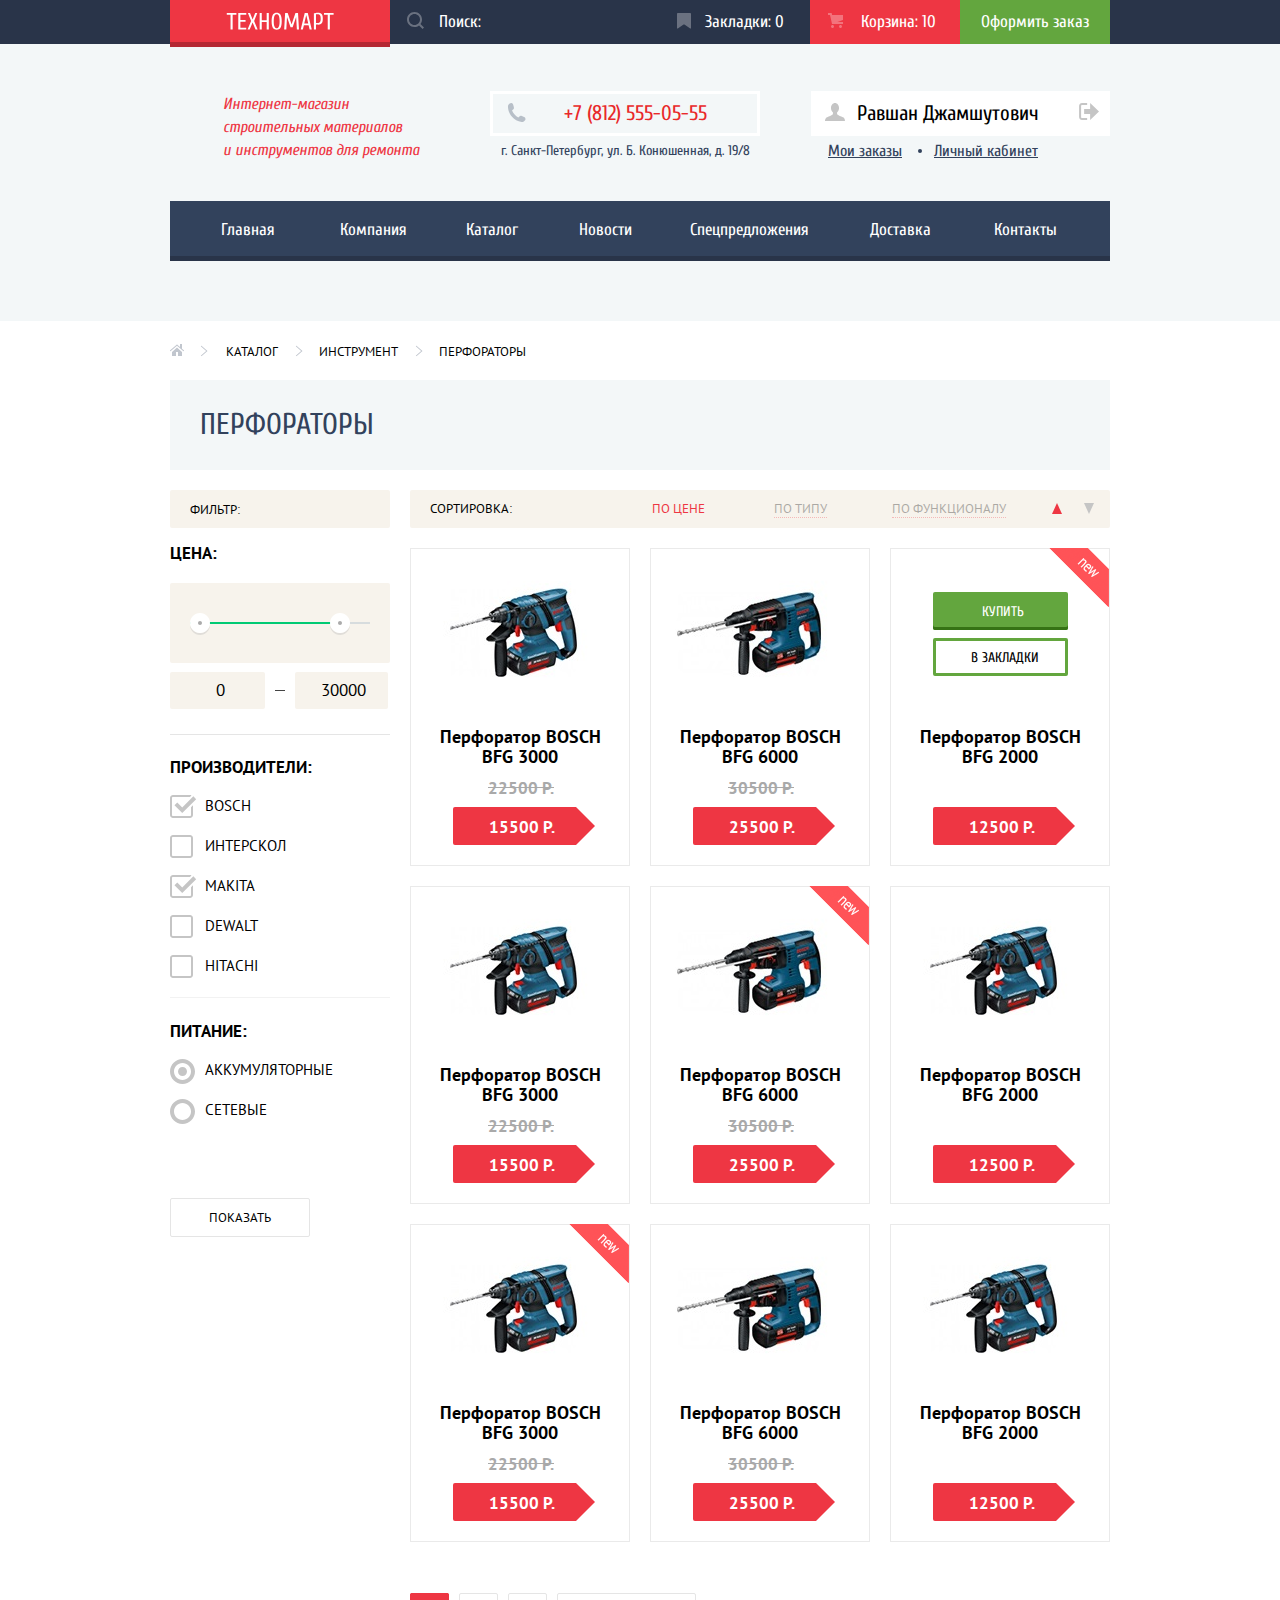
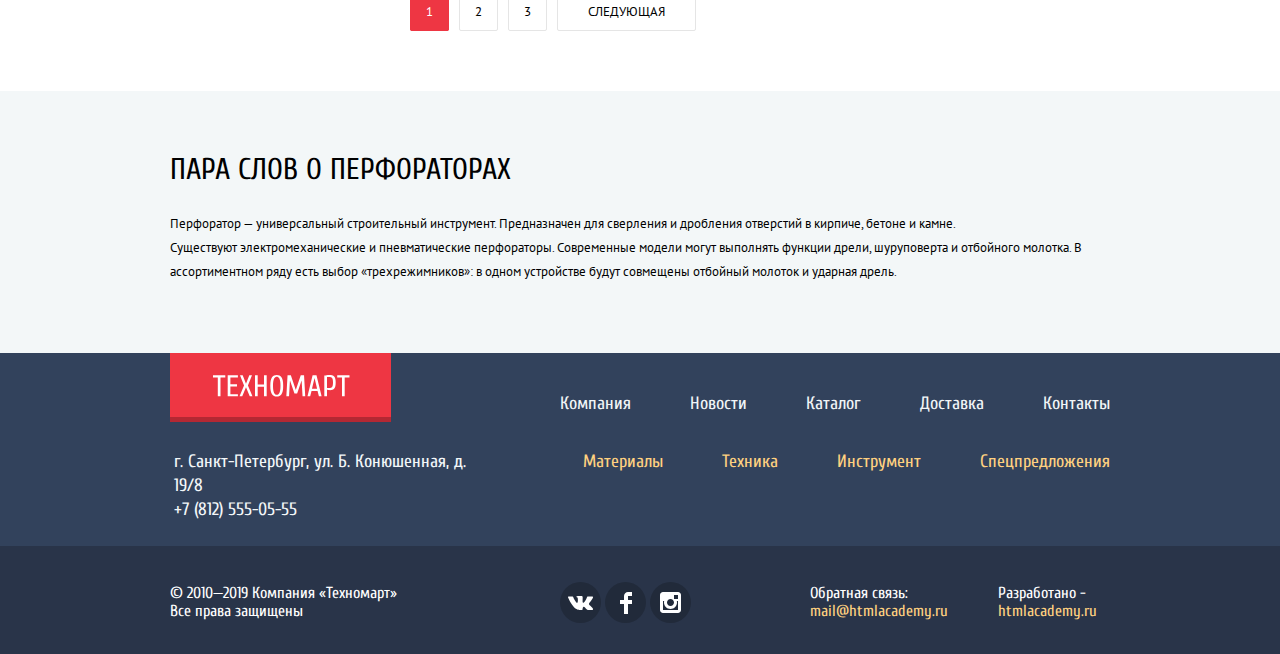
==== catalog.html @ d517d2d8 "Style" ====
<!DOCTYPE html>
<html lang="ru">
  <head>
    <meta charset="utf-8">
    <title>HTML Academy: Техномарт</title>
    <link href="https://fonts.googleapis.com/css?family=Cuprum:400,400i,700,700i|PT+Sans:400,700&display=swap&subset=cyrillic" rel="stylesheet">
    <link href="css/normalize.css" rel="stylesheet">
    <link href="css/style.css" rel="stylesheet">
  </head>
  <body>
    <header class="header">
      <div class="header__top">
        <div class="container">
          <a class="header__logo logo" href="index.html">
            <img src="img/logo-technomart.svg" width="108" height="18" alt="Логотип Техномарт">
          </a>

          <div class="header__top-wrapper">
            <form class="header__form" action="https://echo.htmlacademy.ru" method="post">
              <label class="header__label header__label--search">
                <input type="search" placeholder="Поиск:">
              </label>
            </form>

            <ul class="header__top-menu top-menu">
              <li class="top-menu__item">
                <a class="top-menu__link" href="#">Закладки: 0</a>
              </li>

              <li class="top-menu__item">
                <a class="top-menu__link top-menu__link--active" href="#">Корзина: 10</a>
              </li>
            
              <li class="top-menu__item">
                <a class="top-menu__link" href="#">Оформить заказ</a>
              </li>
            </ul>
          </div>
        </div>
      </div>

      <div class="header__content container">
        <p class="header__description">
          Интернет-магазин
          строительных материалов<br>
          и инструментов для ремонта
        </p>

        <div class="header__contact">
          <a class="header__contact-phone">+7 (812) 555-05-55</a>
          <address class="header__contact-address">г. Санкт-Петербург, ул. Б. Конюшенная, д. 19/8</address>
        </div>

        <div class="header__personal-area personal-area">
          <span class="personal-area__login" href="#">
            <a href="#" class="icon-user"></a>
            <a href="#" class="user-name">Равшан Джамшутович</a>
            <a href="#" class="icon-logout"></a>
          </span>

          <ul class="personal-area__items">
            <li class="personal-area__item">
              <a class="personal-area__link" href="#">Мои заказы</a>
              </li>
            <li class="personal-area__item">
              <a class="personal-area__link" href="#">Личный кабинет</a>
            </li>
          </ul>
        </div>
      </div>

      <nav class="header__menu main-menu container">
        <ul class="main-menu__items">
          <li class="main-menu__item">
            <a class="main-menu__link" href="index.html">Главная</a>
          </li>
          <li class="main-menu__item">
            <a class="main-menu__link" href="#">Компания</a>
          </li>
          <li class="main-menu__item">
            <a class="main-menu__link" href="catalog.html">Каталог</a>
          </li>
          <li class="main-menu__item">
            <a class="main-menu__link" href="#">Новости</a>
          </li>
          <li class="main-menu__item">
            <a class="main-menu__link" href="#">Спецпредложения</a>
          </li>
          <li class="main-menu__item">
            <a class="main-menu__link" href="#">Доставка</a>
          </li>
          <li class="main-menu__item">
            <a class="main-menu__link" href="#">Контакты</a>
          </li>
        </ul>
      </nav>
    </header>

    <main class="body container">
      <h1 class="body__title">Перфораторы</h1>

      <div class="body__breadcrumbs breadcrumbs">
        <ul class="breadcrumbs__items">
          <li class="breadcrumbs__item">
            <a class="breadcrumbs__link" href="index.html">Главная</a>
          </li>
          <li class="breadcrumbs__item">
            <a class="breadcrumbs__link" href="#">Каталог</a>
          </li>
          <li class="breadcrumbs__item">
            <a class="breadcrumbs__link" href="#">Инструмент</a>
          </li>
          <li class="breadcrumbs__item">Перфораторы</li>
        </ul>
      </div>

      <div class="body__sort sort">
        <span class="sort__title">Сортировка:</span>
        <a class="sort__link sort__link--active" href="#">По цене</a>
        <a class="sort__link" href="#"><span>По типу</span></a>
        <a class="sort__link" href="#"><span>По функционалу</span></a>
        <a class="sort__icon sort__icon-up sort__icon-up--active" href="#">Вверх</a>
        <a class="sort__icon sort__icon-down" href="#">Вниз</a>
      </div>

      <form class="body__filter filter" action="https://echo.htmlacademy.ru" metod="post">
        <div class="filter__range range">
          <span class="filter__title">Фильтр:</span>
          <span class="filter__description">Цена:</span>
          <div class="filter__slider filter-slider">
            <span class="filter__line-grey"></span>
            <span class="filter__line-green"></span>
            <span class="filter__slider-first"></span>
            <span class="filter__slider-second"></span>
          </div>
          <span class="filter__price filter__price--start">0</span>
          <span class="filter__price filter__price--end">30000</span>
        </div>

        <div class="filter__checkbox checkbox">
          <span class="checkbox__title">Производители:</span>
          <input id="bosch" type="checkbox" name="mark-bosch" checked>
          <label class="checkbox__label" for="bosch">Bosch</label>
          <input id="interscol" type="checkbox" name="mark-interscol">
          <label class="checkbox__label" for="interscol">Интерскол</label>
          <input id="makita" type="checkbox" name="mark-makita" checked>
          <label class="checkbox__label" for="makita">Makita</label>
          <input id="dewalt" type="checkbox" name="mark-dewolt">
          <label class="checkbox__label" for="dewalt">Dewalt</label>
          <input id="hitachi" type="checkbox" name="mark-hitachi">
          <label class="checkbox__label" for="hitachi">Hitachi</label>
        </div>
          
        <div class="filter__radio radio">
          <span class="radio__title">Питание:</span>
          <input id="battery" type="radio" name="power-supply" value="battery" checked>
          <label class="radio__label" for="battery">Аккумуляторные</label>
          <input id="network" type="radio" name="power-supply" value="network">
          <label class="radio__label" for="network">Сетевые</label>
        </div>
        <button class="filter__button">
          </span>Показать</span>
        </button>
      </form>

      <div class="body__catalog catalog-goods">
        <div class="catalog-goods__items">
          <section class="catalog-goods__item bosch">
            <h3 class="bosch__title">Перфоратор <span>Bosch Bfg 3000</span></h3>
            <div class="bosch__img not-hidden">
              <img src="img/bfg3000.jpg" width="218" height="170" alt="Bocsh BFG 3000">
            </div>
            <div class="bosch__item hidden">
              <a class="bosch__buy" href="#">
                <span>Купить</span>
              </a>
              <a class="bosch__bookmark" href="#">
                <span>В закладки</span>
              </a>
            </div>
            <p class="bosch__price">22500 р.</p>
            <a class="bosch__discount button" href="#">
              <span>15500 р.</span>
            </a>
          </section>

          <section class="catalog-goods__item bosch">
            <h3 class="bosch__title">Перфоратор <span>Bosch Bfg 6000</span></h3>
            <div class="bosch__img not-hidden">
              <img src="img/bfg6000.jpg" width="218" height="170" alt="Bocsh BFG 6000">
            </div>
            <div class="bosch__item hidden">
              <a class="bosch__buy" href="#">
                <span>Купить</span>
              </a>
              <a class="bosch__bookmark" href="#">
                <span>В закладки</span>
              </a>
            </div>
            <p class="bosch__price">30500 р.</p>
            <a class="bosch__discount button" href="#">
              <span>25500 р.</span>
            </a>
          </section>

          <section class="catalog-goods__item bosch bosch--new bosch--active">
            <h3 class="bosch__title">Перфоратор <span>Bosch Bfg 2000</span></h3>
            <div class="bosch__img not-hidden">
              <img src="img/bfg2000.jpg" width="218" height="170" alt="Bocsh BFG 2000">
            </div>
            <div class="bosch__item hidden">
              <a class="bosch__buy" href="#">
                <span>Купить</span>
              </a>
              <a class="bosch__bookmark" href="#">
                <span>В закладки</span>
              </a>
            </div>
            <a class="bosch__discount button" href="#">
              <span>12500 р.</span>
            </a>
          </section>
        </div>

        <div class="catalog-goods__items">
          <section class="catalog-goods__item bosch">
            <h3 class="bosch__title">Перфоратор <span>Bosch Bfg 3000</span></h3>
            <div class="bosch__img not-hidden">
              <img src="img/bfg3000.jpg" width="218" height="170" alt="Bocsh BFG 3000">
            </div>
            <div class="bosch__item hidden">
              <a class="bosch__buy" href="#">
                <span>Купить</span>
              </a>
              <a class="bosch__bookmark" href="#">
                <span>В закладки</span>
              </a>
            </div>
            <p class="bosch__price">22500 р.</p>
            <a class="bosch__discount button" href="#">
              <span>15500 р.</span>
            </a>
          </section>

          <section class="catalog-goods__item bosch bosch--new">
            <h3 class="bosch__title">Перфоратор <span>Bosch Bfg 6000</span></h3>
            <div class="bosch__img not-hidden">
              <img src="img/bfg6000.jpg" width="218" height="170" alt="Bocsh BFG 6000">
            </div>
            <div class="bosch__item hidden">
              <a class="bosch__buy" href="#">
                <span>Купить</span>
              </a>
              <a class="bosch__bookmark" href="#">
                <span>В закладки</span>
              </a>
            </div>
            <p class="bosch__price">30500 р.</p>
            <a class="bosch__discount button" href="#">
              <span>25500 р.</span>
            </a>
          </section>

          <section class="catalog-goods__item bosch">
            <h3 class="bosch__title">Перфоратор <span>Bosch Bfg 2000</span></h3>
            <div class="bosch__img not-hidden">
              <img src="img/bfg2000.jpg" width="218" height="170" alt="Bocsh BFG 2000">
            </div>
            <div class="bosch__item hidden">
              <a class="bosch__buy" href="#">
                <span>Купить</span>
              </a>
              <a class="bosch__bookmark" href="#">
                <span>В закладки</span>
              </a>
            </div>
            <a class="bosch__discount button" href="#">
              <span>12500 р.</span>
            </a>
          </section>
        </div>

        <div class="catalog-goods__items">
          <section class="catalog-goods__item bosch bosch--new">
            <h3 class="bosch__title">Перфоратор <span>Bosch Bfg 3000</span></h3>
            <div class="bosch__img not-hidden">
              <img src="img/bfg3000.jpg" width="218" height="170" alt="Bocsh BFG 3000">
            </div>
            <div class="bosch__item hidden">
              <a class="bosch__buy" href="#">
                <span>Купить</span>
              </a>
              <a class="bosch__bookmark" href="#">
                <span>В закладки</span>
              </a>
            </div>
            <p class="bosch__price">22500 р.</p>
            <a class="bosch__discount button" href="#">
              <span>15500 р.</span>
            </a>
          </section>

          <section class="catalog-goods__item bosch">
            <h3 class="bosch__title">Перфоратор <span>Bosch Bfg 6000</span></h3>
            <div class="bosch__img not-hidden">
              <img src="img/bfg6000.jpg" width="218" height="170" alt="Bocsh BFG 6000">
            </div>
            <div class="bosch__item hidden">
              <a class="bosch__buy" href="#">
                <span>Купить</span>
              </a>
              <a class="bosch__bookmark" href="#">
                <span>В закладки</span>
              </a>
            </div>
            <p class="bosch__price">30500 р.</p>
            <a class="bosch__discount button" href="#">
              <span>25500 р.</span>
            </a>
          </section>

          <section class="catalog-goods__item bosch">
            <h3 class="bosch__title">Перфоратор <span>Bosch Bfg 2000</span></h3>
            <div class="bosch__img not-hidden">
              <img src="img/bfg2000.jpg" width="218" height="170" alt="Bocsh BFG 2000">
            </div>
            <div class="bosch__item hidden">
              <a class="bosch__buy" href="#">
                <span>Купить</span>
              </a>
              <a class="bosch__bookmark" href="#">
                <span>В закладки</span>
              </a>
            </div>
            <a class="bosch__discount button" href="#">
              <span>12500 р.</span>
            </a>
          </section>
        </div>

        <ul class="catalog-goods__pagination pagination-items">
          <li class="pagination-items__item pagination-items__item--active">
            <a class="pagination-items__link">
              <span>1</span>
            </a>
          </li>
          <li class="pagination-items__item">
            <a class="pagination-items__link" href="#">
              <span>2</span>
            </a>
          </li>
          <li class="pagination-items__item">
            <a class="pagination-items__link" href="#">
              <span>3</span>
            </a>
          </li>
          <li class="pagination-items__item">
            <a class="pagination-items__link" href="#">
              <span>Следующая</span>
            </a>
          </li>
        </ul>
      </div>
    </main>

    <section class="body__service service">
      <div class="container">
        <h2 class="service__title">Пара слов о перфораторах</h2>
        <p class="service__description">
          Перфоратор — универсальный строительный инструмент. Предназначен для сверления и дробления отверстий в кирпиче, бетоне и камне.
        </p>
        <p class="service__description">
          Существуют электромеханические и пневматические перфораторы. Современные модели могут выполнять функции дрели, шуруповерта и отбойного молотка. В
          ассортиментном ряду есть выбор «трехрежимников»: в одном устройстве будут совмещены отбойный молоток и ударная дрель.
        </p>
      </div>
    </section>

    <footer class="footer">
      <div class="footer__top container">
        <div class="footer__top-info">
          <a class="footer__logo logo" href="index.html">
            <img src="img/logo-technomart.svg" width="138" height="23" alt="Логотип Техномарт">
          </a>

          <div class="footer__contact">
            <adress class="footer__contact-adress">г. Санкт-Петербург, ул. Б. Конюшенная, д. 19/8</adress>
            <a class="footer__contact-phone">+7 (812) 555-05-55</a>
          </div>
        </div>

        <div class="footer__menu minor-menu">
          <ul class="minor-menu__items minor-menu--top">
            <li class="minor-menu__item">
              <a class="minor-menu__link" href="#">Компания</a>            
            </li>
            <li class="minor-menu__item">
              <a class="minor-menu__link" href="#">Новости</a>
            </li>
            <li class="minor-menu__item">
              <a class="minor-menu__link" href="catalog.html">Каталог</a>
            </li>
            <li class="minor-menu__item">
               <a class="minor-menu__link" href="#">Доставка</a>
            </li>
            <li class="minor-menu__item">
             <a class="minor-menu__link" href="#">Контакты</a>
           </li>
          </ul>

          <ul class="minor-menu__items minor-menu--bottom">
            <li class="minor-menu__item">
              <a class="minor-menu__link" href="#">Материалы</a>
            </li>
            <li class="minor-menu__item">
              <a class="minor-menu__link" href="#">Техника</a>
            </li>
            <li class="minor-menu__item">
              <a class="minor-menu__link" href="#">Инструмент</a>
            </li>
            <li class="minor-menu__item">
              <a class="minor-menu__link" href="#">Спецпредложения</a>
            </li>
          </ul>
        </div>
      </div>

      <div class="footer__bottom">
        <div class="footer__bottom-wrapper container">
          <p class="footer__copyright-top">
            &#169; 2010—2019 Компания «Техномарт»
            Все права защищены
          </p>

          <div class="footer__social-items">
            <a class="footer__social-link social-vk" href="#">Вконтакте</a>
            <a class="footer__social-link social-fb" href="#">Фейсбук</a>
            <a class="footer__social-link social-insta" href="#">Инстаграм</a>
          </div>

          <p class="footer__feedback">
            Обратная связь:
            <a class="footer__feedback-link" href="#">mail@htmlacademy.ru</a>
          </p>

          <p class="footer__copyright-bottom">
            Разработано -
            <a class="footer__copyright-bottom-link" href="https://htmlacademy.ru/intensive/htmlcss">htmlacademy.ru</a>
          </p>
        </div>
      </div>
    </footer>

    <div class="popup-cart cart">
      <div class="poput-cart__button-close"></div>
      <div class="cart-wrapper">
        <h2 class="cart__title">Товар добавлен в корзину!</h2>
        <div class="cart__buttons">
          <a class="cart__button-buy button" href="#">
            <span>Оформить заказ</span>
          </a>
          <span class="cart__button-close button cart__button-close--focus">
            <span>Продолжить покупку</span>
          </span>
        </div>
      </div>
    </div>

  </body>
</html>
---- css/style.css ----
*, *::after, *::before {
  box-sizing: border-box;
}

html,
body {
  position: relative;
  margin: 0;
  padding: 0;

  min-width: 940px;

  font-family: "Cuprum", Arial, sans-serif;
  font-size: 17px;
  line-height: 18px;
  font-weight: 400;
  color: #ffffff;
}

body{
  position: relative;
}

a {
  text-decoration: none;
}

.visually-hidden {
  position: absolute;
  width: 1px;
  height: 1px;
  margin: -1px;
  border: 0;
  padding: 0;
  clip: rect(0 0 0 0);
  overflow: hidden;
}

.container {
  margin-left: auto;
  margin-right: auto;

  width: 940px;
}

.header,
.body__title,
.service {
  background-color: #f3f7f8;
}

header li,
.services li,
footer li {
  list-style: none;
}

.header__top,
.footer__bottom {
  background-color: #293449;
}

.logo {
  background-color: #ee3643;
  box-shadow: 0 5px #b42833;
}

.header__logo {
  position: absolute;

  display: flex;
  width: 220px;
  height: 42px;
}

.header__logo img,
.footer__logo img {
  margin: auto;
}

.header__logo:hover,
.footer__logo:hover,
.header__logo:focus,
.footer__logo:focus {
  background-color: #ca2c37;
}

.header__logo:active,
.footer__logo:active {
  background-color: #ba2732;
}

.header__top-wrapper {
  margin-left: 220px;

  display: flex;
  flex-direction: row;
  align-items: center;
}

input[type="search"] {
  padding: 13px 0px 13px 49px;
  border: none;

  width: 270px;
  
  font: inherit;
  line-height: 18px;
  color: inherit;
  
  background-color: transparent;
  outline: none;
}

input[type="search"]:hover,
.top-menu__link:hover {
  background-color: #212a3a;
}

input[type="search"]:focus {
  color: #000000;

  background-color: #ffffff;
}

::-webkit-input-placeholder {
   color: inherit;
}

::-moz-placeholder {
  color: inherit;
}

:-moz-placeholder { 
  color: inherit;
}

:-ms-input-placeholder {
  color: inherit;
}

::-webkit-input-placeholder input[type="search"]:focus {
  color: inherit;
}

::-moz-placeholder input[type="search"]:focus {
 color: inherit;
}

:-moz-placeholder input[type="search"]:focus { 
 color: inherit;
}

:-ms-input-placeholder input[type="search"]:focus {
 color: inherit;
}

.header__label {
  position: relative;
}

.header__label::before {
  content: "";

  position: absolute;
  top: 0px;
  left: 17px;

  width: 17px;
  height: 17px;

  background-image: url(../img/icon-search.svg);

  opacity: 0.3;
}

.top-menu__link:active {
  color: rgba(255, 255, 255, 0.6);
  background-color: #161d29;
}

.top-menu {
  margin: 0;
  padding: 0;

  display: flex;
  flex-direction: row;
  align-items: center;
}

.top-menu__link {
  position: relative;
  padding-top: 13px;
  padding-bottom: 13px;

  display: block;
  width: 150px;

  color: inherit;
}

.top-menu__item:first-child .top-menu__link::before,
.top-menu__item:nth-child(2) .top-menu__link::before {
  content: "";

  position: absolute;

  opacity: 0.3;
}

.top-menu__item:first-child .top-menu__link::before {
  left: 17px;

  width: 14px;
  height: 16px;

  background-image: url(../img/icon-bookmark.svg);
}

.top-menu__item:nth-child(2) .top-menu__link::before {
  left: 18px;

  width: 15px;
  height: 15px;

  background-image: url(../img/icon-cart.svg);
}

.header__form:hover .header__label::before,
.top-menu__item:first-child:hover .top-menu__link::before,
.top-menu__item:first-child:focus .top-menu__link::before,
.top-menu__item:nth-child(2):hover .top-menu__link::before,
.top-menu__item:nth-child(2):focus .top-menu__link::before {
  opacity: 1;
}

.header__form:focus .header__label::before {
  background-image: url(../img/icon-search-active.svg);
}

.top-menu__item:first-child:active .top-menu__link::before,
.top-menu__item:nth-child(2):active .top-menu__link::before {
  opacity: 0.3;
}


.top-menu__item:first-child .top-menu__link {
  padding-left: 45px;
}

.top-menu__item:nth-child(2) .top-menu__link {
  padding-left: 51px;
}

.top-menu__link--active,
.top-menu__link--active:hover,
.top-menu__link--active:focus,
.top-menu__link--active:active {
  background-color: #ee3643;
}

.top-menu__item:last-child .top-menu__link {
  padding-left: 21px;
  background-color: #63a63e;
}

.top-menu__item:last-child .top-menu__link:hover,
.top-menu__item:last-child .top-menu__link:focus {
  background-color: #5fbb2d;
}

.top-menu__item:last-child .top-menu__link:active {
  color: rgba(255, 255, 255, 0.5);

  background-color: #518534;
}

.header__content {
  padding-top: 47px;
  padding-bottom: 39px;

  display: flex;
  flex-direction: row;
}

.header__description {
  margin: 0px;
  margin-left: 53px;
  padding-top: 2px;

  width: 197px;

  font-size: 16px;
  line-height: 23px;
  color: #ee3643;
  font-style: italic;
}

.header__contact {
  margin-left: 70px;
}

.header__contact-phone {
  position: relative;
  padding: 9px 0px 9px 71px;
  margin-bottom: 3px;
  
  display: block;
  border: 3px solid #ffffff;
  width: 270px;

  font-size: 21px;
  line-height: 21px;
  color: #e9292a;
}

.header__contact-phone::before {
  content: "";

  position: absolute;
  left: 14px;
  
  width: 19px;
  height: 19px;

  background-image: url(../img/icon-phone.svg);
}

.header__contact-phone,
.footer__contact-phone {
  cursor: pointer;
}

.header__contact-address {
  font-size: 14px;
  line-height: 23px;
  font-style: normal;
  color: #32425c;
  text-align: center;
}

.header__reg {
  margin: 0px;
  margin-left: 69px;
  padding: 0px;

  display: flex;
  flex-direction: row;
  justify-content: space-between;
}

.header__reg-link {
  padding-top: 12px;
  padding-bottom: 12px;

  display: block;
}

.header__reg-link,
.personal-area__login {
  font-size: 21px;
  line-height: 21px;
  color: #000000;

  background-color: #ffffff;
}

.header__reg-item {
  height: 45px;
}

.header__reg-item:first-child .header__reg-link {
  position: relative;
  padding-left: 48px;

  width: 121px;
}

.header__reg-item:first-child .header__reg-link::before {
  content: "";

  position: absolute;
  top: 14px;
  left: 15px;

  width: 20px;
  height: 17px;

  background-image: url(../img/icon-login.png);
}

.header__reg-item:first-child .header__reg-link:hover::before,
.header__reg-item:first-child .header__reg-link:focus::before {
  background-image: url(../img/icon-login-hover.png);
}

.header__reg-item:first-child .header__reg-link:active::before {
  background-image: url(../img/icon-login.png);
}

.header__reg-item:last-child {
  margin-left: 10px;
}

.header__reg-item:last-child .header__reg-link {
  padding-left: 25px;

  width: 150px;
}

.personal-area {
  margin-left: 51px;
}

.personal-area__login {
  position: relative;
  padding: 12px 67px 12px 46px;
  margin-bottom: 6px;

  display: block;
  width: 299px;
  
  cursor: default;
}

.user-name {
  color: inherit;
}

.icon-user {
  content: "";

  position: absolute;
  left: 14px;

  width: 20px;
  height: 18px;

  background-image: url(../img/icon-user.svg);

  cursor: pointer;
}

.icon-logout  {
  content: "";

  position: absolute;
  right: 11px;

  width: 20px;
  height: 17px;

  background-image: url(../img/icon-logout.svg);

  cursor: pointer;
}

.icon-user:hover,
.icon-user:focus {
  background-image: url(../img/icon-user-hover.svg);
}

.icon-user:active {
  background-image: url(../img/icon-user.svg);
}

.icon-logout:hover,
.icon-logout:focus {
  background-image: url(../img/icon-logout-hover.svg);
}

.icon-logout:active {
  background-image: url(../img/icon-logout.svg);
}

.personal-area__items {
  margin: 0px;
  padding: 0px;

  display: flex;
  flex-direction: row;
}

.personal-area__link {
  font-size: 16px;
  color: #32425c;
  text-decoration: underline;
}

.personal-area__link:hover,
.personal-area__link:focus {
  color: #ee4f5b;
}

.personal-area__item:first-child {
  margin-left: 17px;
}

.personal-area__item:last-child {
  position: relative;
  margin-left: 32px;
}

.personal-area__item:last-child .personal-area__link::before {
  content: "";

  position: absolute;
  top: 7px;
  left: -16px;

  width: 4px;
  height: 4px;
  border-radius: 50%;

  background-color: #32425c;
}

.header__reg-link:hover,
.header__reg-link:focus {
  color: #ee3643;
}

.header__reg-link:active,
.personal-area__link:active {
  color: rgba(0, 0, 0, 0.3);
}

.user-name:active {
  color: rgba(50, 66, 92, 0.3)
}

.main-menu__items,
.footer {
  background-color: #32425c;
}

.header__menu {
  padding-bottom: 60px;
}

.main-menu__items {
  margin: 0px;
  padding: 0px;

  display: flex;
  flex-direction: row;
  flex-wrap: wrap;
  box-shadow: inset 0 -5px #293449;
}

.main-menu__link {
  padding-top: 20px;
  padding-bottom: 23px;
  display: block;

  font: inherit;
  line-height: 17px;
  color:inherit;
}

.main-menu__item:first-child .main-menu__link {
  padding-left: 51px;
  padding-right: 32px;
}

.main-menu__item:nth-child(2) .main-menu__link {
  padding-left: 33px;
  padding-right: 29px;
}

.main-menu__item:nth-child(3) .main-menu__link {
  padding-left: 30px;
  padding-right: 30px;
}

.main-menu__item:nth-child(4) .main-menu__link {
  padding-left: 31px;
  padding-right: 28px;
}

.main-menu__item:nth-child(5) .main-menu__link {
  padding-left: 30px;
  padding-right: 30px;
}

.main-menu__item:nth-child(6) .main-menu__link {
  padding-left: 31px;
  padding-right: 31px;
}

.main-menu__item:nth-child(7) .main-menu__link {
  padding-left: 32px;
  padding-right: 51px;
}

.main-menu__item:hover,
.main-menu__item:focus {
  background-color: #293449;
}

.main-menu__item:active {
  color: rgba(255, 255, 255, 0.5);
  
  background-color: #1d2739;
}

.header {
  margin-bottom: 59px;
}

.body {
  position: relative;

  margin-bottom: 70px;
}

.body__title,
.bosch__title,
.good-bosch__title,
.service__title {
  margin: 0px;
}

.categories__top,
.categories__bottom {
  margin-bottom: 20px;

  display: flex;
  flex-direction: row;
  justify-content: space-between;
}

.categories__bottom {
  margin-bottom: 54px;
}

.categories-items__item {
  padding: 21px 140px 21px 25px;
  position: relative;

  width: 300px;
}

.categories-item__title {
  padding-bottom: 13px;
  display: block;

  font-size: 24px;
  line-height: 30px;
  font-weight: bold;
}

.categories-item__link {
  padding-top: 10px;
  padding-bottom: 10px;

  display: block;
  border-radius: 2px;

  color:inherit;
  font-size: 14px;
  text-align: center;
  text-transform: uppercase;

  background-color: rgba(0,0,0,0.1);
}

.categories-item__link:hover,
.categories-item__link:focus {
  background-color: rgba(0,0,0,0.2);
}

.categories-item__link:active {
  background-color: rgba(0,0,0,0.3);
}

.categories-items--materials,
.categories-items--delivery {
  background-color: #ffbf47;
}

.categories-items--materials:after {
  content: "";
  position: absolute;
  top: 50%;
  transform: translateY(-50%);
  right: 42px;

  width: 44px;
  height: 65px;

  background-image: url(../img/icon-1.svg);
}

.categories-items--materials:before {
  content: "";
  position: absolute;
  top: 0px;
  right: 0px;

  width: 60px;
  height: 59px;

  background-image: url(../img/new-flag.svg);
}

.categories-items--instruments {
  background-color: #3bbce3;
}

.categories-items--instruments:after {
  content: "";
  position: absolute;
  top: 50%;
  transform: translateY(-50%);
  right: 27px;

  width: 75px;
  height: 61px;

  background-image: url(../img/icon-2.svg);
}

.categories-items--technics {
  background-color: #dc91d8;
}

.categories-items--technics:after {
  content: "";
  position: absolute;
  top: 50%;
  transform: translateY(-50%);
  right: 30px;

  width: 78px;
  height: 62px;

  background-image: url(../img/icon-3.svg);
}

.categories-items--discounts {
  background-color: #8ed78f;
}

.categories-items--discounts:after {
  content: "";
  position: absolute;
  top: 50%;
  transform: translateY(-50%);
  right: 44px;

  width: 59px;
  height: 72px;

  background-image: url(../img/icon-4.svg);
}


.categories-items--delivery:after {
  content: "";
  position: absolute;
  top: 50%;
  transform: translateY(-50%);
  right: 30px;

  width: 78px;
  height: 63px;

  background-image: url(../img/icon-5.svg);
}

.categories-slider {
  position: relative;
  
  width: 620px;
  height: 266px;
}

.categories-slider {
  position: relative;
}

.categories-slider__description {
  margin: 0px;

  position: absolute;
  top: 5px;
  left: 25px;
}

.categories-slider__title {
  padding-top: 18px;
  margin-bottom: 2px;

  font-size: 36px;
  font-weight: bold;
  line-height: 36px;
  text-transform: uppercase;
}

.categories-slider__text {
  font-size: 18px;
  line-height: 24px;
  font-weight: 400;
}

.categories-slider__title,
.categories-slider__text {
  display: block;
}

.categories-slider--not-active {
  display: none;
}

.categories-slider__nav {
  position: absolute;
  top: 50%;
  transform: translateY(-50%);

  width: 22px;
  height: 40px;
}

.categories-slider-prev {
  left: 25px;

  background-image: url(../img/icon-left.svg);
}

.categories-slider-next {
  right: 20px;

  background-image: url(../img/icon-right.svg);
}

.button {
  display: flex;

  min-height: 38px;

  font-size: 14px;
  color: inherit;
  text-transform: uppercase;

  background-color: #ee3643;
  border-radius: 2px;
}

.button:hover,
.button:focus {
  background-color: #ca2c37;
}

.button:active {
  background-color: #ba2732;
}

.button span {
  margin: auto;
  margin-top: 11px;

  color: white;
}

.categories-slider__button {
  position: absolute;
  left: 25px;
  bottom: 22px;

  width: 195px;
}

.categories-slider__pagination {
  margin: 0px;
  padding: 0px;
  position: absolute;
  left: 50%;
  transform: translateX(-50%);
  bottom: 36px;
  
  display: flex;
  flex-direction: row;
  justify-content: space-between;
  width: 30px;
  height: 10px;
}

.categories-slider__pagination-item {
  width: 10px;
  height: 10px;
  border: 2px solid #ffffff;
  border-radius: 50%;

  background-color: #ffffff;

  list-style: none;
}

.categories-slider__pagination-item--active {
  background-color: red;
}

.categories-items__rest {
  display: flex;
  flex-direction: column;
  justify-content: space-between;
}

.breadcrumbs__item {
  display: inline-block;
}

.breadcrumbs {
  position: absolute;
  top: -38px;
}

.breadcrumbs__items {
  margin: 0;
  padding: 0;
}

.breadcrumbs__link,
.breadcrumbs__item,
.sort__title,
.sort__link,
.filter__title,
.filter__description,
.filter__price,
.checkbox__title,
.checkbox__label,
.radio__title,
.radio__label,
.filter__button,
.pagination-items__link {
  font-size: 13px;
  color: #000000;
  font-family: "PT Sans";
  text-transform: uppercase;
}

.breadcrumbs__item:first-child .breadcrumbs__link {
  position: relative;

  font-size: 0;
}

.breadcrumbs__item:first-child .breadcrumbs__link::before {
  content: "";

  position: absolute;
  bottom: 0px;

  width: 14px;
  height: 12px;

  background-image: url(../img/icon-home.svg);
}

.breadcrumbs__item:nth-child(2) {
  padding-left: 52px;
}

.breadcrumbs__item:nth-child(2) .breadcrumbs__link::before {
  content: "";

  position: absolute;
  top: 3px;
  left: 30px;

  width: 8px;
  height: 12px;

  background-image: url(../img/icon-right-small.svg);
  
  cursor: default;
}

.breadcrumbs__item:nth-child(3),
.breadcrumbs__item:nth-child(4) {
  padding-left: 37px;
}

.breadcrumbs__item:nth-child(3) .breadcrumbs__link::before {
  content: "";

  position: absolute;
  top: 3px;
  left: 125px;

  width: 8px;
  height: 12px;

  background-image: url(../img/icon-right-small.svg);

  cursor: default;
}

.breadcrumbs__item:nth-child(3) .breadcrumbs__link::after {
  content: "";

  position: absolute;
  top: 3px;
  left: 245px;

  width: 8px;
  height: 12px;

  background-image: url(../img/icon-right-small.svg);

  cursor: default;
}

.body__filter {
  position: absolute;

  display: flex;
  flex-direction: column;

  width: 220px;
}

.filter__title {
  padding-top: 11px;
  padding-right: 150px;
  padding-bottom: 10px;
  padding-left: 20px;

  min-height: 38px;
}

.filter__description {
  display: block;

  padding-top: 19px;
  padding-bottom: 15px;

  font-size: 17px;
  line-height: 30px;
  font-weight: 700;
}

.filter__slider {
  position: relative;

  margin-bottom: 9px;
  min-height: 80px;
}

.filter__line-grey {
  position: absolute;
  top: 39px;
  left: 20px;

  width: 180px;
  height: 2px;

  background-color: #d7dcde;
}

.filter__line-green {
  position: absolute;
  top: 39px;
  left: 20px;

  width: 151px;
  height: 2px;

  background-color: #00ca74;
}

.filter__slider-first {
  position: relative;
}

.filter__slider-first::after {
  content: "";

  position: absolute;
  top: 30px;
  left: 20px;

  width: 20px;
  height: 22px;

  background-image: url(../img/filter-button.svg);
}

.filter__slider-second {
  position: relative;
}

.filter__slider-second::after {
  content: "";

  position: absolute;
  top: 30px;
  left: 160px;

  width: 20px;
  height: 22px;

  background-image: url(../img/filter-button.svg);
}

.filter__price {
  display: inline-block;

  margin-bottom: 25px;

  font-size: 17px;
  text-align: center;
}

.filter__price--start {
  position: relative;

  padding-top: 9px;
  padding-right: 40px;
  padding-bottom: 10px;
  padding-left: 46px;
  margin-right: 26px;
}

.filter__price--start::after {
  content: "";

  position: absolute;
  bottom: 18px;
  right: -20px;

  width: 10px;
  height: 1px;

  background-color: #444444;
}

.filter__price--end {
  padding-top: 9px;
  padding-right: 22px;
  padding-bottom: 10px;
  padding-left: 26px;
}

.filter__range {
  margin-bottom: 17px;

  border-bottom: 1px solid #e5e5e5;
}

.filter__checkbox,
.filter__radio {
  display: flex;
  flex-direction: column;
}

.filter__checkbox {
  margin-bottom: 18px;

  border-bottom: 1px solid #f2f2f2;
}

.checkbox__title,
.radio__title {
  margin-bottom: 14px;

  font-size: 17px;
  line-height: 30px;
  font-weight: 700;
}

[type="checkbox"],
[type="radio"] {
  display: none;
}

.checkbox__label,
.radio__label {
  position: relative;
  margin-right: auto;
  margin-bottom: 20px;
  margin-left: 35px;

  font-size: 15px;
  line-height: 20px;
}

input[type="checkbox"] + label,
input[type="radio"] + label {
  cursor: pointer;
}

.checkbox__label::before,
.radio__label::before {
  content: "";

  position: absolute;
  left: -35px;
  top: -1px;
}

.checkbox__label::before {
  width: 23px;
  height: 23px;

  background-image: url(../img/checkbox-off.svg);
}

input[id="bosch"]:checked + label[for="bosch"]::before,
input[id="interscol"]:checked + label[for="interscol"]::before,
input[id="makita"]:checked + label[for="makita"]::before,
input[id="dewalt"]:checked + label[for="dewalt"]::before,
input[id="hitachi"]:checked + label[for="hitachi"]::before {
  width: 27px;

  background-image: url(../img/checkbox-on.svg);
}

.radio__label::before {
  width: 25px;
  height: 25px;

  background-image: url(../img/radio-off.svg);
}

input[id="battery"]:checked + label[for="battery"]::before,
input[id="network"]:checked + label[for="network"]::before {
  background-image: url(../img/radio-on.svg);
}

input[type="checkbox"]:disabled + .checkbox__label,
input[type="radio"]:disabled + .radio__label {
  opacity: 0.4;
}

.checkbox__label:last-child {
  margin-bottom: 21px;
}

.radio__label:last-child {
  margin-bottom: 78px;
}

.filter__button {
  padding-top: 12px;
  padding-bottom: 10px;

  border: 1px solid #e5e5e5;
  border-radius: 2px;
  outline: none;
  width: 140px;

  text-align: center;

  background-color: #ffffff;

  cursor: pointer;
}

.body__sort {
  position: absolute;
  top: 110px;
  left: 240px;

  display: flex;
  flex-direction: row;
  align-items: center;
  min-height: 38px;
  min-width: 700px;
}

.sort__title {
  padding-right: 140px;
  padding-left: 20px;
}

.sort__link:first-of-type {
  margin-right: 69px;
}

.sort__link:nth-of-type(2) {
  margin-right: 65px;
}

.sort__link:nth-of-type(3) {
  margin-right: 46px;
}

.sort__link--active {
  border: none;

  color: #ee3643;
  opacity: 1;
}

.sort__link span {
  border-bottom-width: 1px;
  border-bottom-style: dotted;
  border-bottom-color: #ee3643;
}

.sort__link span {
  opacity: 0.3;
}

.sort__link:hover span,
.sort__link:focus span,
.sort__link--active:hover,
.sort__link--active:focus {
  border-bottom-width: 1px;
  border-bottom-style: solid;
  border-bottom-color: #ee3643;

  opacity: 1;
}

.sort__link--active:hover,
.sort__link--active:focus {
  color: #000000;
}

.sort__link:active,
.sort__link:active span {
  border:none;

  color: #ee3643;
  opacity: 1;
}

.sort__icon {
  font-size: 0px;
}

.sort__icon::before {
  content: "";

  display: inline-block;

  border: 11px solid #c5c5c5;
  border-left-width: 5.5px;
  border-left-color: transparent;
  border-right-width: 5.5px;
  border-right-color: transparent;
}

.sort__icon-up::before {
  border-top-width: 0px;
}

.sort__icon-up {
  margin-top: 7px;
  margin-right: 22px;
}

.sort__icon-down {
  margin-top: 7px;
  margin-right: 15px;
}

.sort__icon-down::before {
  border-bottom-width: 0px;
}

.sort__icon:hover::before,
.sort__icon:focus::before {
  border-bottom-color: #000000;
  border-top-color: #000000;
}

.sort__icon:active::before {
  border-bottom-color: #ee3643;
  border-top-color: #ee3643;
}

.sort__icon-up--active::before {
  border-bottom-color: #ee3643;
}

.body__sort,
.filter__title,
.filter-slider,
.filter__price {
  background-color: #f7f3ec;

  border-radius: 2px;
}

.populars {
  margin-bottom: 21px;
}

.populars__description,
.brands__description {
  background-color: #f9f5f0;
}

.populars__title,
.brands__title,
.body__title,
.service__title {
  font-size: 30px;
  font-weight: normal;
  line-height: 30px;
  color: #32425c;
  text-transform: uppercase;
}

.body__title {
  margin-bottom: 30px;
  padding-top: 30px;
  padding-bottom: 30px;
  padding-left: 30px;
}

.populars__description,
.brands__description {
  margin-bottom: 21px;

  display: flex;
  flex-direction: row;
}

.populars__title,
.brands__title {
  margin-top: auto;
  margin-right: auto;
  margin-bottom: auto;
  margin-left: 30px;
}

.populars__button,
.brands__button {
  margin: 24px 24px 26px 0px;
  width: 253px;
}

.populars-goods {
  display: flex;
  flex-direction: row;
  justify-content: space-between;
}

.bosch {
  display: flex;
  flex-direction: column;
  align-items: center;
  width: 220px;

  border: 1px solid #eaeaea;
}

.bosch--new {
  position: relative;
}

.bosch--active .not-hidden {
  display: none;
}

.bosch--active .hidden {
  display: block;
}

.bosch--new::before {
  content: "";

  position: absolute;
  top: -1px;
  right: 0px;

  width: 60px;
  height: 59px;

  background-image: url(../img/new-flag.svg);
}

.not-hidden,
.hidden {
  order: -1;
}

.not-hidden {
  margin-bottom: 8px;
}

.hidden {
  margin-bottom: 5px;;
}

.not-hidden {
  display: flex;
  justify-content: center;
  align-items: center;
  width: 100%;
  min-height: 170px;
}

.hidden {
  display: none;
  padding-top: 43px;
}

.bosch__buy,
.bosch__bookmark {
  display: flex;

  min-height: 38px;
}

.bosch__buy span {
  margin: auto;
  margin-top: 11px;
  margin-left: 49px;
}

.bosch__bookmark span {
  margin: auto;
  margin-top: 8px;
  margin-left: 35px;
}

.bosch__title {
  margin: 0px;
  margin-bottom: 12px;

  width: 180px;

  font-size: 18px;
  line-height: 20px;
  color: #000000;
  font-family: "PT Sans", Arial, sans-serif;
  font-weight: 700;
  text-align: center;
}

.bosch__title span {
  text-transform: uppercase;
}

.populars-goods__bosch:last-child .bosch__title,
.catalog-goods__item:nth-child(3n) .bosch__title {
  margin-bottom: 40px;
}

.catalog-goods {
  margin-top: 78px;
  margin-left: 240px;

  display: flex;
  flex-direction: column;
}

.catalog-goods__items {
  display: flex;
  flex-direction: row;
  justify-content: space-between;

  margin-bottom: 20px;
}

.catalog-goods__items:last-of-type {
  margin-bottom: 60px;
}

.bosch__price {
  margin: 0px;
  margin-bottom: 10px;
  margin-left: 2px;

  font-family: "PT Sans", Arial, sans-serif;
  font-weight: 700;
  color: #a9a9a9;
  text-decoration: line-through;
  text-transform: uppercase;
}

.bosch__discount {
  position: relative;
  margin-bottom: 20px;
  margin-left: 3px;

  width: 138px;

  font-family: "PT Sans", Arial, sans-serif;
  font-weight: 700;
  font-size: 17px;
  text-align: center;
}

.bosch__discount::after {
  content: "";
  
  position: absolute;
  top: 0px;
  right: -23px;

  width: 0px;
  height: 0px;

  border: 19px solid #ffffff;
  border-left-color: #ee3643;
}

.bosch__discount:hover::after,
.bosch__discount:focus::after {
  border-left-color: #ca2c37;
}

.bosch:hover,
.bosch:focus {
  box-shadow: 0px 10px 25px rgba(41,52,73,0.5);
}

.bosch:hover .not-hidden,
.bosch:focus .not-hidden {
  display: none;
}

.bosch:hover .hidden,
.bosch:focus .hidden {
  display: block;
}

.bosch__buy {
  margin-bottom: 8px;
  width: 135px;
  border-radius: 2px;

  font-size: 14px;
  color: inherit;
  text-transform: uppercase;

  background-color: #63a63e;
  box-shadow: inset 0 -3px #367315;
}

.bosch__buy:hover,
.bosch__buy:focus {
  background-color: #5fbb2d;
}

.bosch__buy:active {
  background-color: #518534;
  box-shadow: none;
}

.bosch__bookmark {
  margin-bottom: 46px;
  width: 135px;
  border: 3px solid #63a63e;
  border-radius: 2px;

  font-size: 14px;
  color: #000000;
  text-align: center;
  text-transform: uppercase;

  background-color: #ffffff;
}

.bosch__bookmark:hover,
.bosch__bookmark:focus {
  border: 3px solid #32425c;
}

.bosch__bookmark:active {
  border: 3px solid rgba(50, 66, 92, 0.3);

  color: rgba(50, 66, 92, 0.3);
}

.brands-items {
  margin: 0px;
  padding: 0px;
  list-style: none;

  display: flex;
  flex-direction: row;
  justify-content: space-between;
}

.brands-items:first-of-type {
  margin-bottom: 20px;
}

.brands-items__item {
  width: 220px;
  height: 145px;
  border: 1px solid #e5e5e5;
}

.brands-items__item:hover,
.brands-items__item:focus {
  box-shadow: 0px 10px 25px rgba(41,52,73,0.5);
}

.brands-items__item:active {
  box-shadow: 0px 4px 10px rgba(41,52,73,0.5);
}

.brands-items__item:active img {
  opacity: 0.3;
}

.brands-items__link {
  display: block;
}

.brands-items__link--bosch {
  padding: 52px 0px 50px 46px;
}

.brands-items__link--makita {
  padding: 49px 0px 50px 47px;
}

.brands-items__link--dewolt {
  padding: 47px 0px 48px 36px;
}

.brands-items__link--interscol {
  padding: 20px 0px 31px 9px;
}

.brands-items__link--hitachi {
  padding: 57px 0px 51px 28px;
}

.brands-items__link--lg {
  padding: 34px 0px 32px 48px;
}

.brands-items__link--aeg {
  padding: 22px 0px 21px 35px;
}

.brands-items__link--metado {
  padding: 34px 0px 36px 10px;
}

.brands {
  margin-bottom: 85px;
}

.services {
  background-color: #f4f8f9;
}

.services__container {
  position: relative;
  margin-bottom: 78px;

  min-height: 522px;
}

.services__description {
  position: absolute;
  top: 64px;
  left: 0px;

  width: 396px;
}

.services__title,
.advantages__title,
.contacts__title {
  margin: 0px;
  padding-bottom: 26px;

  font-size: 30px;
  font-weight: normal;
  line-height: 30px;
  color: #000000;
  text-transform: uppercase;
}

.services__text,
.services-slider__text,
.advantages__text,
.contacts__text {
  margin: 0px;

  font-family: "PT Sans", Arial, sans-serif;
  font-size: 13px;
  line-height: 24px;
  color: #000000;
}

.services__items {
  padding: 0px;
  margin: 0px;
  position: absolute;
  bottom: 98px;
  left: 0px;

  width: 240px;
}

.services__item {
  padding: 13px 140px 18px 22px;

  box-shadow: inset 0px 1px 0px #293449;
  height: 62px;

  font-size: 21px;
  line-height: 30px;
  font-weight: bold;

  background-color: #32425c;

  list-style: none;
  cursor: pointer;
}

.services__link {
  color: inherit;
}

.services__item:hover,
.services__item:focus {
  background-color: #293449;
}

.services__item--active:hover,
.services__item--active:focus {
  color: #ffffff;
}

.services__item:active,
.services__item--active {
  box-shadow: 0px 1px 0px #ffffff;

  color: #32425c;

  background-color: #ffffff;
}

.services-slider {
  position: absolute;
  right: 0px;
  bottom: 0px;

  width: 620px;
}

.services-slider__title {
  margin: 0px;
  padding-bottom: 25px;

  font-size: 36px;
  font-weight: bold;
  line-height: 36px;
  color: #32425c;
  text-transform: uppercase;
}

.services-slider__delivery {
  position: relative;
  
  /*display: none;*/

  min-height: 287px;
}

.services-slider__text--delivery {
  width: 274px;
}

.services-slider__delivery::after {
  content: "";

  position: absolute;
  right: 1px;
  top: 25px;

  width: 469px;
  height: 261px;

  background-image: url(../img/delivery.png);
}

.services-slider__guarantee {
  position: relative;

  display: none;

  min-height: 287px;
}

.services-slider__text--guarantee {
  width: 373px;
}

.services-slider__guarantee {
  content: "";

  position: absolute;
  right: 1px;
  top: 3px;

  width: 389px;
  height: 283px;

  background-image: url(../img/guarantee.png);
}

.services-slider__credit {
  position: relative;

  display: none;

  min-height: 287px;
}

.services-slider__text--credit {
  padding-bottom: 30px;

  width: 280px;
}

.services-slider__credit::after {
  content: "";

  position: absolute;
  right: 1px;
  top: 1px;

  width: 465px;
  height: 285px;

  background-image: url(../img/credit.png);
}

.services-slider__button {
  width: 195px;
}

.information {
  margin-bottom: 85px;

  display: flex;
  flex-direction: row;
  justify-content: space-between;
}

.advantages__title,
.contacts__title {
  margin-bottom: 26px;
  padding: 0px;

  font-weight: normal;
}

.advantages p:first-of-type {
  margin-bottom: 25px;

  width: 511px;
}

.advantages p:nth-of-type(2) {
  margin-bottom: 20px;

  width: 385px;
}

.delivery {
  position: relative;
  margin: 0px;
  margin-bottom: 38px;
  padding: 0px;
}

.delivery__item {
  margin-bottom: 21px;
  margin-left: 36px;

  font-size: 18px;
  line-height: 19px;
  color: #000000;

  list-style: none;
}

.delivery__item::before {
  content: "";

  position: absolute;
  left: 0px;

  width: 25px;
  height: 2px;

  border: 1px solid red;
}

.delivery__item:first-child::before {
  top: 10px;
}

.delivery__item:nth-of-type(2)::before {
  top: 49px;
}

.delivery__item:last-child::before {
  top: 88px;
}

.advantages__button {
  width: 220px;
}

.contacts__text {
  margin-bottom: 33px;

  width: 180px;
}

.contacts__link img {
  margin-bottom: 35px;
}

.pagination-items {
  display: flex;
  flex-direction: row;
  margin: 0;
  padding: 0;

  list-style: none;
}

.pagination-items__link span {
  padding-top: 9px;
  padding-right: 15px;
  padding-bottom: 10px;
  padding-left: 15px;
  border: 1px solid #e5e5e5;
  border-radius: 2px;
}

.pagination-items__item:last-child span {
  padding-right: 30px;
  padding-left: 30px;
}

.pagination-items__link {
  margin-right: 10px;
}

.pagination-items__link:hover span,
.pagination-items__link:focus span {
  border-color: #bdc6ca;
}

.pagination-items__link:active span {
  border-color: #ee3643;
}

.pagination-items__item--active span {
  border-color: #ee3643;

  color: white;
  background-color: #ee3643;
}

.service__title {
  padding-top: 64px;
  padding-bottom: 27px;

  color: #000000;
}

.service__description {
  margin: 0px;

  font-family: "PT Sans", Arial, sans-serif;
  font-size: 13px;
  line-height: 24px;
  color:#000000;
}

.service__description:last-of-type {
  padding-bottom: 69px;
}

.footer__top {
  display: flex;
  flex-direction: row;
  justify-content: space-between;
}

.footer__logo {
  margin-bottom: 33px;
  display: flex;

  width: 221px;
  height: 64px;
}

.footer__contact {
  margin-left: 3px;
}

.footer__contact {
  margin-left: 4px;
}

.footer__contact-adress,
.footer__contact-phone {
  margin: 0px;

  width: 323px;
  font-size: 18px;
  line-height: 24px;
  color: #F3F7F9;
}

.footer__contact-adress {
  display: block;
}

.minor-menu__items {
  margin: 0px;
  padding: 0px;

  display: flex;
  flex-direction: row;
  justify-content: flex-end;
}

.minor-menu--top {
  padding-top: 42px;
}

.minor-menu--bottom {
  padding-top: 40px;
}

.minor-menu--top .minor-menu__item:not(first-child) {
  margin-left: 59px;
}

.minor-menu--bottom .minor-menu__item:not(first-child) {
  margin-left: 59px;
}

.minor-menu__link {
  font-size: 18px;
}

.minor-menu--top .minor-menu__link {
  color: #F1F5F7;
}

.minor-menu--bottom .minor-menu__link,
.footer__feedback-link,
.footer__copyright-bottom-link {
  color: #FFD180;
}

.minor-menu__link:hover,
.footer__feedback-link:hover,
.footer__copyright-bottom-link:hover,
.minor-menu__link:focus,
.footer__feedback-link:hover,
.footer__copyright-bottom-link:focus {
  text-decoration: underline;
}

.footer__feedback-link:active,
.footer__copyright-bottom-link:active {
  text-decoration: none;
  color: #ee3643;
}

.minor-menu__link:active {
  text-decoration: none;
  opacity: 0.5;
}

.footer__menu {
  margin-bottom: 75px;
}

.footer__bottom-wrapper {
  display: flex;
  flex-direction: row;
}

.footer__copyright-top,
.footer__feedback,
.footer__copyright-bottom {
  margin: 0px;
  margin-top: 38px;
  margin-bottom: 34px;

  font-size: 16px;
}

.footer__copyright-top {
  margin-right: 145px;

  width: 245px;
}

.footer__social-items {
  margin-right: 115px;
  
  display: flex;
  flex-direction: row;
  width: 135px;
}

.footer__social-link {
  border-radius: 50%;
  margin-top: 36px;
  margin-right: 4px;
  
  font-size: 0px;

  width: 41px;
  height: 41px;

  background-color: #212A3A;
}

.footer__social-link:hover,
.footer__social-link:focus,
.footer__social-link:active {
  background-color: #ee3643;
}

.social-vk {
  background-image: url('../img/icon-vk.svg');
  background-repeat: no-repeat;
  background-position: center;
}

.social-fb {
  background-image: url('../img/icon-fb.svg');
  background-repeat: no-repeat;
  background-position: center;
}

.social-insta {
  background-image: url('../img/icon-insta.svg');
  background-repeat: no-repeat;
  background-position: center;
}

.footer__feedback {
  width: 137px;
}

.footer__copyright-bottom {
  margin-left: 51px;
  width: 98px;
}

.write-us {
  position: absolute;
  bottom: 200px;
  margin-right: auto;
  margin-left: auto;
  left: 50%;
  transform: translateX(-50%);

  display: none;

  width: 620px;
  box-shadow: 
  inset 0px 7px #ee3643,
  0px 15px 30px black;
  
  background-color: #ffffff;
}

.write-us--open {
  display: block;
}

.write-us__item {
  display: inline-block;

  padding-bottom: 15px;
}

.write-us__item:last-child {
  padding-bottom: 0px;
}

.write-us__form {
  position: relative;
  
  width: 100%;
  min-height: 100%;
}

.write-us__container {
  padding: 48px 80px 25px 80px;
}

.write-us__item:first-child {
  padding-right: 15px;
}

.write-us__button-close,
.poput-cart__button-close,
.big-map__button-close {
  position: absolute;
  top: 16px;
  right: 9px;

  width: 21px;
  height: 21px;

  background-image: url(../img/icon-close.svg);

  cursor: pointer;
  z-index: 1;
}

.big-map__button-close {
  top: 25px;
  right: 25px;
}

.write-us__name,
.write-us__email {
  width: 220px;
}

.write-us__text {
  width: 460px;
}

.write-us__label {
  font-size: 18px;
  color: #000000;
}

.write-us__name,
.write-us__email,
.write-us__text {
  padding: 8px 14px 8px 14px;

  border: 2px solid #dee3e4;
  border-radius: 2px;

  font-size: 13px;
  line-height: 18px;
  color: #999999;
  font-family: "PT Sans";
  
  background-color: #ffffff;
  
  outline: none;
}

.write-us__name:hover,
.write-us__email:hover,
.write-us__text:hover {
  border-color: #b5b5b5;
}

.write-us__name:focus,
.write-us__email:focus,
.write-us__text:focus {
  border-color: #ee3643;
}

.write-us__text {
  padding: 8px 14px 0px 14px;

  width: 460px;
}

.write-us__label {
  padding-bottom: 10px;

  display: block;

  font-weight: bold;
}

.write-us__send {
  padding: 43px 80px;

  background-color: #f4f4f4;
}

.write-us__button {
  width: 460px;
}

.big-map {
  position: absolute;
  bottom: 335px;
  left: 50%;
  transform: translateX(-50%);

  display: none;

  z-index: 2;
}

.big-map--open {
  display: block;
}

.big-map__link {
  cursor: default;
}

.popup-cart {
  position: absolute;
  top: 411px;
  margin-right: auto;
  margin-left: auto;
  left: 50%;
  transform: translateX(-50%);

  display: none;

  width: 620px;
  min-height: 282px;
  box-shadow:
    inset 0px 7px #ee3643,
    0px 15px 30px black;
  
  background-color: #ffffff;
}

.popup-cart--open {
  display: block;
}

.cart__title {
  position: relative;

  margin: 0;
  padding-top: 75px;
  padding-right: 108px;
  padding-bottom: 68px;
  padding-left: 179px;

  font-size: 30px;
  line-height: 30px;
  color: #000000;
}

.cart__title::before {
  content: "";

  position: absolute;
  top: 55px;
  left: 81px;

  width: 66px;
  height: 66px;

  background-image: url(../img/icon-mark.svg);
}

.cart__buttons {
  display: flex;
  flex-direction: row;

  background-color: #f4f4f4;
}

.cart__button-buy {
  padding-right: 68px;
  padding-left: 68px;
}

.cart__button-close--focus {
  padding-right: 48px;
  padding-left: 48px;

  background-color: #ffffff;

  cursor: pointer;
}

.cart__button-close--focus span {
  color: #000000;
}

.cart__button-close--focus:hover,
.cart__button-close--focus:focus,
.cart__button-close--focus:active {
  background-color: #ffffff;
}

.cart__button-buy {
  margin-top: 37px;
  margin-right: 20px;
  margin-bottom: 34px;
  margin-left: 80px;
}

.cart__button-close--focus {
  margin-top: 37px;
  margin-bottom: 34px;
}
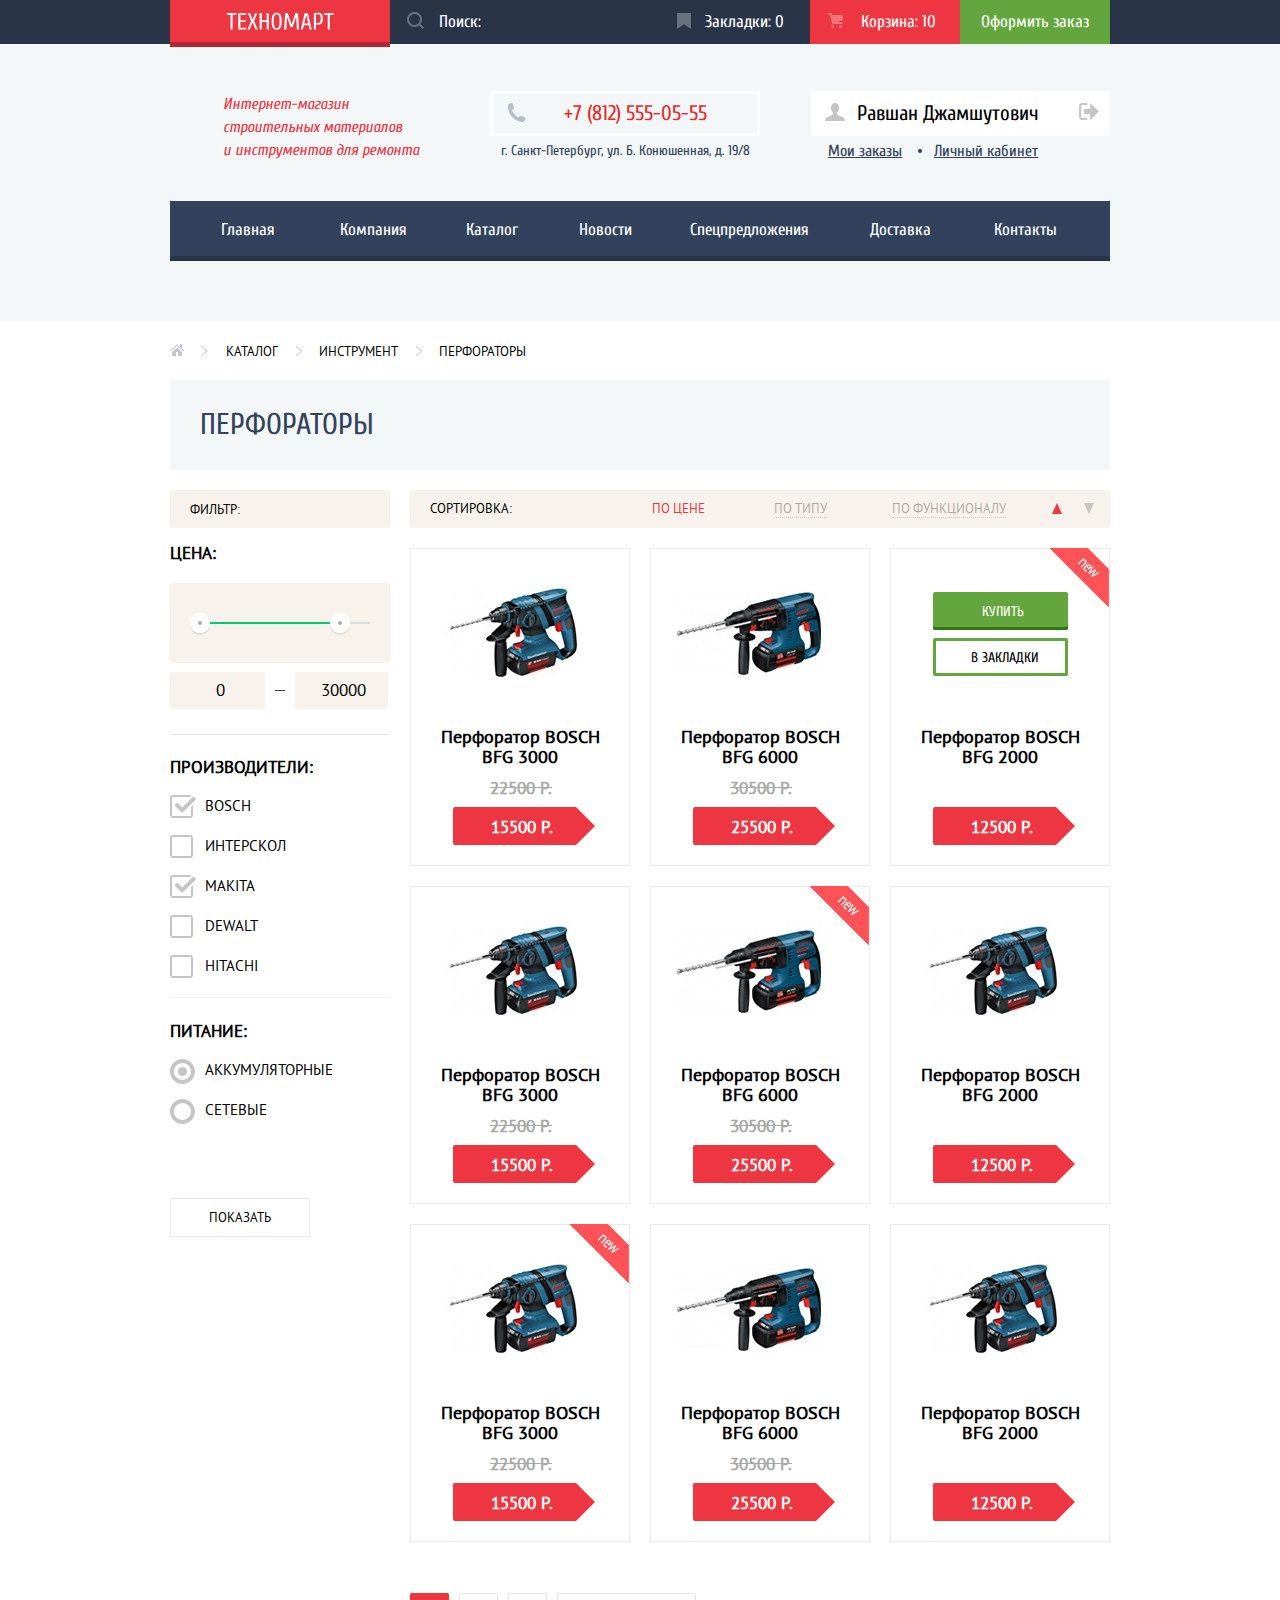
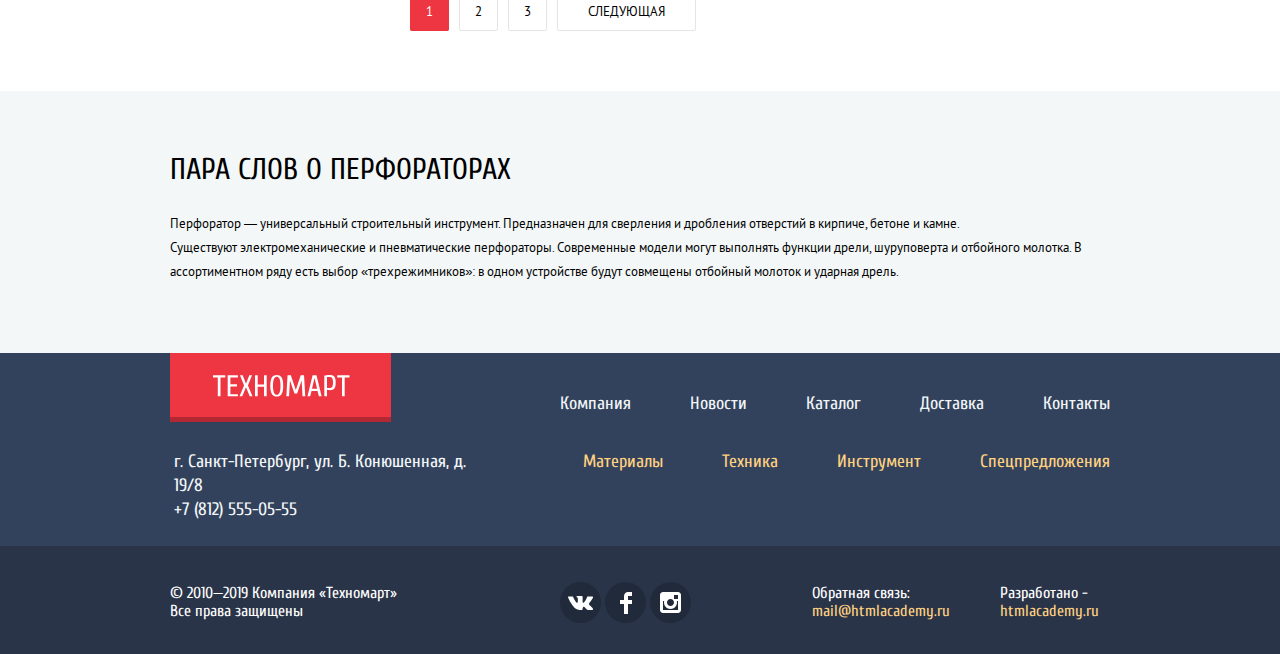
==== commit 5718573a: "fonts" ====
--- a/catalog.html
+++ b/catalog.html
@@ -3,7 +3,7 @@
   <head>
     <meta charset="utf-8">
     <title>HTML Academy: Техномарт</title>
-    <link href="https://fonts.googleapis.com/css?family=Cuprum:400,400i,700,700i|PT+Sans:400,700&display=swap&subset=cyrillic" rel="stylesheet">
+    <link href="https://fonts.googleapis.com/css?family=Cuprum:400,400i,700,700i" rel="stylesheet">
     <link href="css/normalize.css" rel="stylesheet">
     <link href="css/style.css" rel="stylesheet">
   </head>
@@ -17,9 +17,8 @@
 
           <div class="header__top-wrapper">
             <form class="header__form" action="https://echo.htmlacademy.ru" method="post">
-              <label class="header__label header__label--search">
-                <input type="search" placeholder="Поиск:">
-              </label>
+              <label class="header__label header__label--search" for="search"></label>
+              <input type="search" id="search" placeholder="Поиск:">
             </form>
 
             <ul class="header__top-menu top-menu">
--- a/css/style.css
+++ b/css/style.css
@@ -1,5 +1,15 @@
 *, *::after, *::before {
   box-sizing: border-box;
+}
+
+@font-face {
+  font-family: "PT Sans";
+  src: url(../fonts/ptsans.woff);
+}
+
+@font-face {
+  font-family: "PT Sans";
+  src: url(../fonts/ptsans.woff2);
 }
 
 html,
@@ -98,9 +108,12 @@
   align-items: center;
 }
 
-input[type="search"] {
+.header__form input[type="search"] {
+  position: relative;
+
   padding: 13px 0px 13px 49px;
   border: none;
+  box-sizing: border-box;
 
   width: 270px;
   
@@ -109,14 +122,30 @@
   color: inherit;
   
   background-color: transparent;
+  background-image: url(../img/icon-search.png);
+  background-repeat: no-repeat;
+  background-position: 17px 12px;
+
   outline: none;
 }
 
-input[type="search"]:hover,
+.header__form input[type="search"]:hover,
 .top-menu__link:hover {
   background-color: #212a3a;
 }
 
+.header__form input[type="search"]:hover {
+  background-image: url(../img/icon-search-hover.png);
+  background-repeat: no-repeat;
+  background-position: 17px 12px;
+}
+
+.header__form input[type="search"]:focus {
+  background-image: url(../img/icon-search-focus.png);
+  background-repeat: no-repeat;
+  background-position: 17px 12px;
+}
+
 input[type="search"]:focus {
   color: #000000;
 
@@ -153,25 +182,6 @@
 
 :-ms-input-placeholder input[type="search"]:focus {
  color: inherit;
-}
-
-.header__label {
-  position: relative;
-}
-
-.header__label::before {
-  content: "";
-
-  position: absolute;
-  top: 0px;
-  left: 17px;
-
-  width: 17px;
-  height: 17px;
-
-  background-image: url(../img/icon-search.svg);
-
-  opacity: 0.3;
 }
 
 .top-menu__link:active {
@@ -285,10 +295,11 @@
 
 .header__description {
   margin: 0px;
-  margin-left: 53px;
+  margin-right: 70px;
+  padding-left: 53px;
   padding-top: 2px;
 
-  width: 197px;
+  width: 250px;
 
   font-size: 16px;
   line-height: 23px;
@@ -297,7 +308,7 @@
 }
 
 .header__contact {
-  margin-left: 70px;
+  margin-right: 51px;
 }
 
 .header__contact-phone {
@@ -341,8 +352,8 @@
 
 .header__reg {
   margin: 0px;
-  margin-left: 69px;
   padding: 0px;
+  padding-left: 18px;
 
   display: flex;
   flex-direction: row;
@@ -406,10 +417,6 @@
   padding-left: 25px;
 
   width: 150px;
-}
-
-.personal-area {
-  margin-left: 51px;
 }
 
 .personal-area__login {
@@ -1759,7 +1766,7 @@
   top: 64px;
   left: 0px;
 
-  width: 396px;
+  width: 401px;
 }
 
 .services__title,
@@ -1785,6 +1792,7 @@
   font-size: 13px;
   line-height: 24px;
   color: #000000;
+  letter-spacing: 0.1px;
 }
 
 .services__items {
@@ -1864,7 +1872,7 @@
 }
 
 .services-slider__text--delivery {
-  width: 274px;
+  width: 278px;
 }
 
 .services-slider__delivery::after {
@@ -1955,13 +1963,13 @@
 .advantages p:first-of-type {
   margin-bottom: 25px;
 
-  width: 511px;
+  width: 518px;
 }
 
 .advantages p:nth-of-type(2) {
   margin-bottom: 20px;
 
-  width: 385px;
+  width: 391px;
 }
 
 .delivery {
@@ -2204,7 +2212,7 @@
 }
 
 .footer__social-items {
-  margin-right: 115px;
+  margin-right: 117px;
   
   display: flex;
   flex-direction: row;
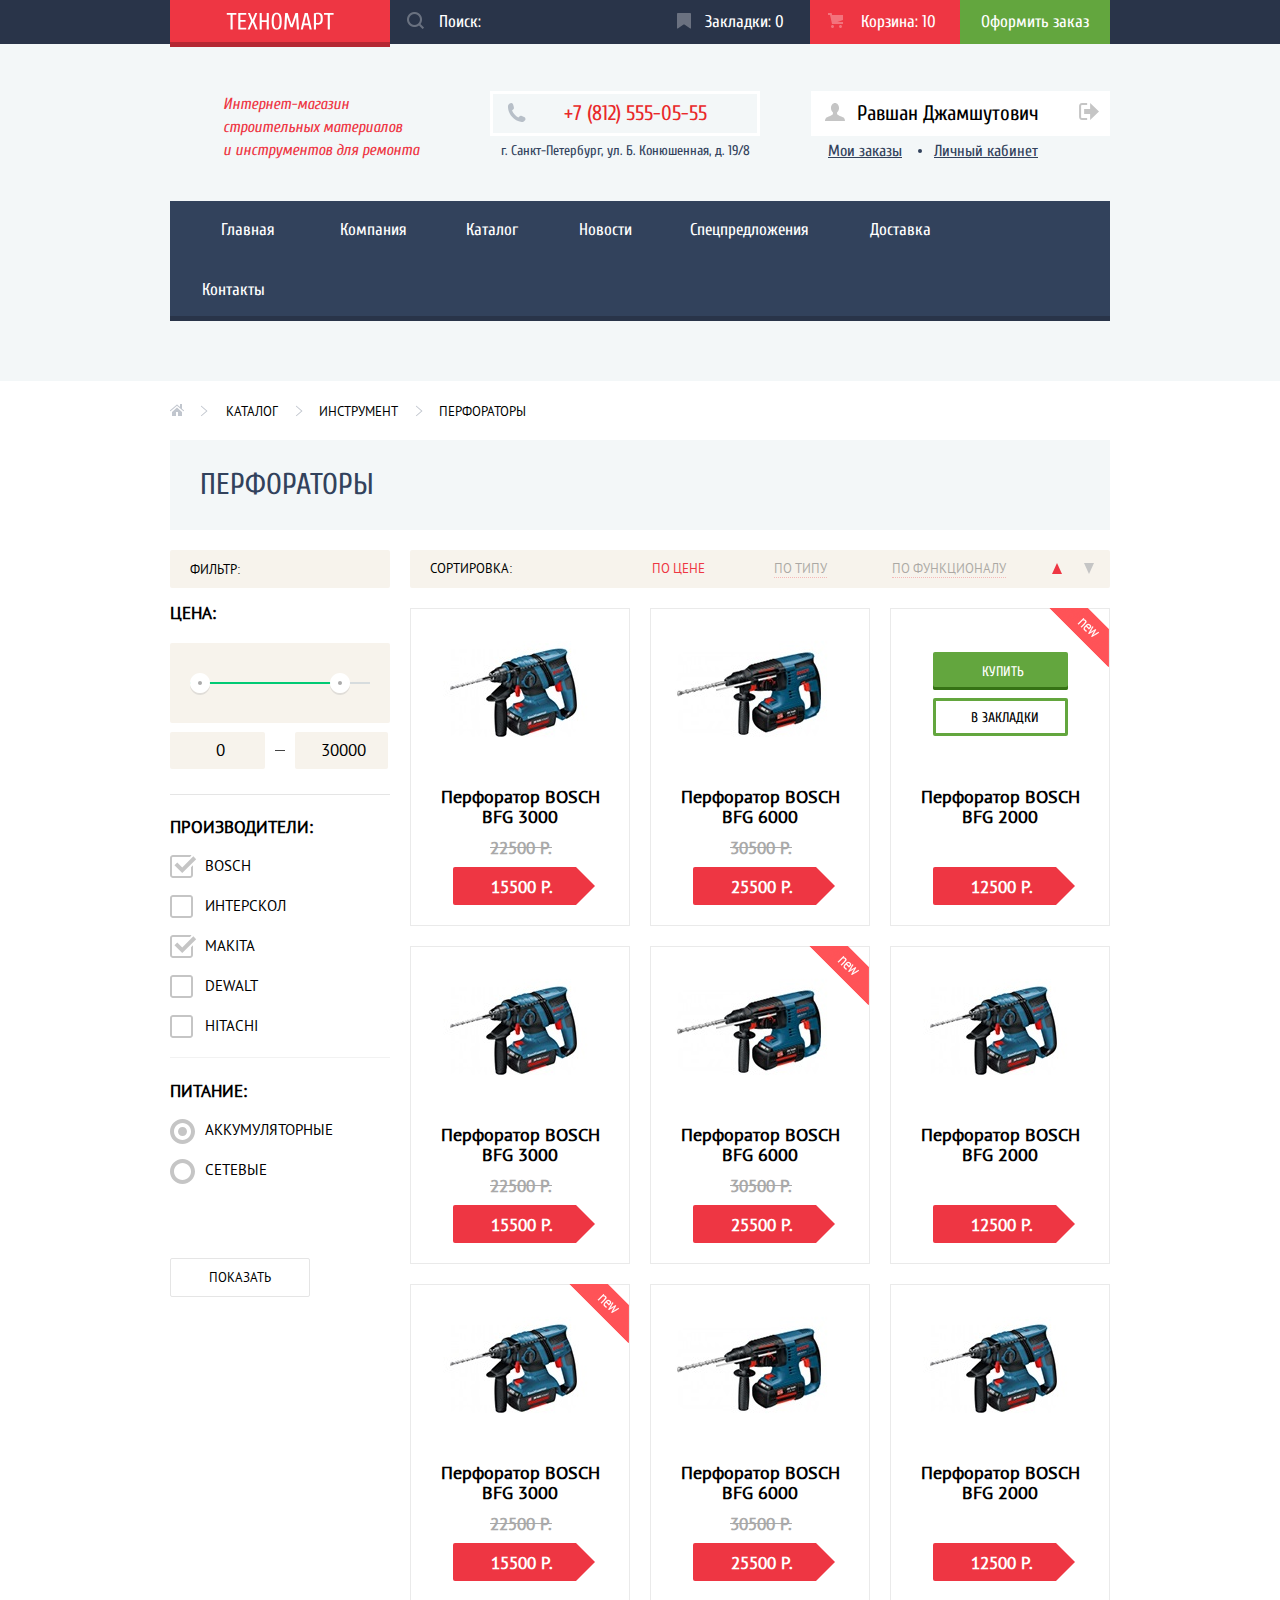
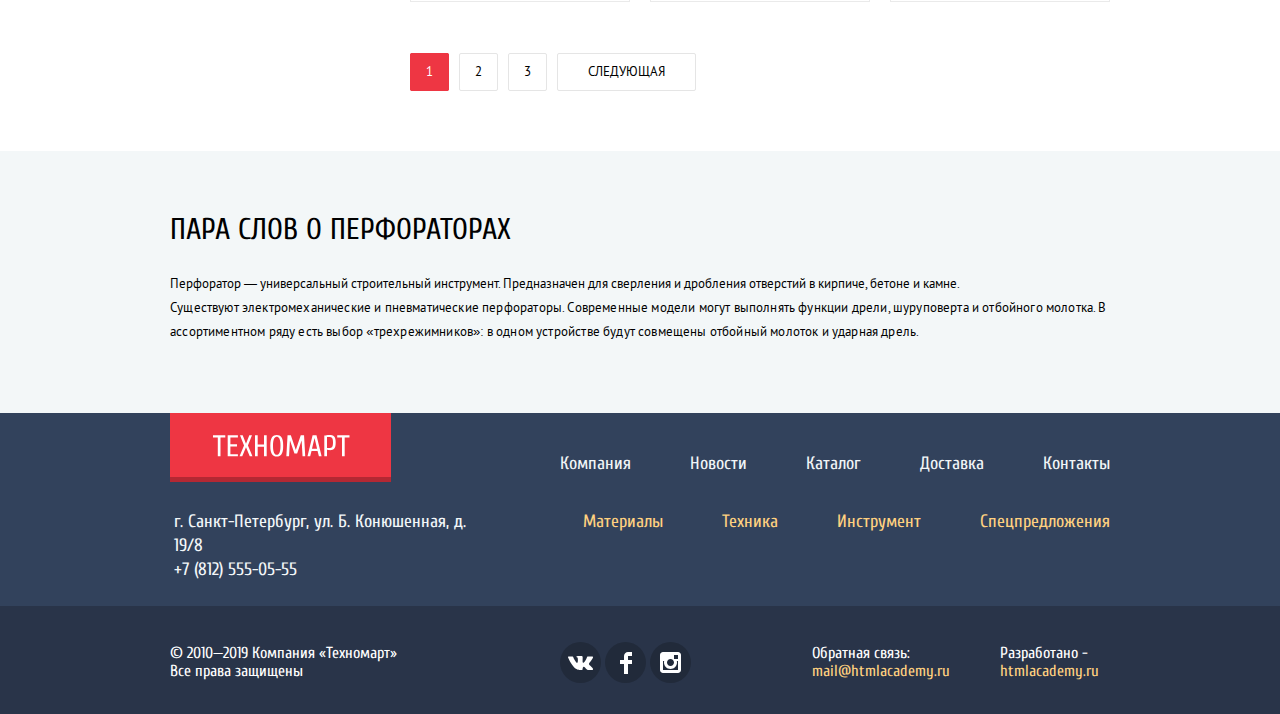
==== commit e32aa0e9: "Style" ====
--- a/catalog.html
+++ b/catalog.html
@@ -208,10 +208,10 @@
               <img src="img/bfg2000.jpg" width="218" height="170" alt="Bocsh BFG 2000">
             </div>
             <div class="bosch__item hidden">
-              <a class="bosch__buy" href="#">
-                <span>Купить</span>
-              </a>
-              <a class="bosch__bookmark" href="#">
+              <a class="bosch__buy bosch__buy--active" href="#">
+                <span>Купить</span>
+              </a>
+              <a class="bosch__bookmark bosch__bookmark--active" href="#">
                 <span>В закладки</span>
               </a>
             </div>
@@ -442,9 +442,9 @@
             <a class="footer__feedback-link" href="#">mail@htmlacademy.ru</a>
           </p>
 
-          <p class="footer__copyright-bottom">
+          <p class="footer__copyright">
             Разработано -
-            <a class="footer__copyright-bottom-link" href="https://htmlacademy.ru/intensive/htmlcss">htmlacademy.ru</a>
+            <a class="footer__copyright-link" href="https://htmlacademy.ru/intensive/htmlcss">htmlacademy.ru</a>
           </p>
         </div>
       </div>
@@ -464,6 +464,7 @@
         </div>
       </div>
     </div>
-
+    
+    <script src="js/script.js"></script>
   </body>
 </html>
--- a/css/style.css
+++ b/css/style.css
@@ -51,6 +51,13 @@
   margin-right: auto;
 
   width: 940px;
+}
+
+.logo,
+.button,
+a:focus,
+.contacts__link:focus {
+  outline: none;
 }
 
 .header,
@@ -130,7 +137,8 @@
 }
 
 .header__form input[type="search"]:hover,
-.top-menu__link:hover {
+.top-menu__link:hover,
+.top-menu__link:focus {
   background-color: #212a3a;
 }
 
@@ -597,11 +605,11 @@
 
 .main-menu__item:nth-child(7) .main-menu__link {
   padding-left: 32px;
-  padding-right: 51px;
-}
-
-.main-menu__item:hover,
-.main-menu__item:focus {
+  padding-right: 54px;
+}
+
+.main-menu__link:hover,
+.main-menu__link:focus {
   background-color: #293449;
 }
 
@@ -1697,8 +1705,8 @@
   border: 1px solid #e5e5e5;
 }
 
-.brands-items__item:hover,
-.brands-items__item:focus {
+.brands-items__link:hover,
+.brands-items__link:focus {
   box-shadow: 0px 10px 25px rgba(41,52,73,0.5);
 }
 
@@ -1805,10 +1813,26 @@
   width: 240px;
 }
 
+.services__layer {
+  position: absolute;
+  bottom: 55px;
+  left: 230px;
+
+  width: 10px;
+  height: 279px;
+
+  background-image: url(../img/layer-service.png);
+
+  z-index: 2;
+  opacity: 0.25;
+}
+
 .services__item {
   padding: 13px 140px 18px 22px;
 
-  box-shadow: inset 0px 1px 0px #293449;
+  box-shadow:
+    inset 0px -1px 0px #293449,
+    inset 0px 1px 0px #405069;
   height: 62px;
 
   font-size: 21px;
@@ -1826,7 +1850,7 @@
 }
 
 .services__item:hover,
-.services__item:focus {
+.services__link:focus .services__item {
   background-color: #293449;
 }
 
@@ -2086,9 +2110,14 @@
   line-height: 24px;
   color:#000000;
 }
+.services__description:first-of-type {
+  letter-spacing: 0.05px;
+}
 
 .service__description:last-of-type {
   padding-bottom: 69px;
+
+  letter-spacing: 0.17px;
 }
 
 .footer__top {
@@ -2162,21 +2191,21 @@
 
 .minor-menu--bottom .minor-menu__link,
 .footer__feedback-link,
-.footer__copyright-bottom-link {
+.footer__copyright-link {
   color: #FFD180;
 }
 
 .minor-menu__link:hover,
 .footer__feedback-link:hover,
-.footer__copyright-bottom-link:hover,
+.footer__copyright-link:hover,
 .minor-menu__link:focus,
-.footer__feedback-link:hover,
-.footer__copyright-bottom-link:focus {
+.footer__feedback-link:focus,
+.footer__copyright-link:focus {
   text-decoration: underline;
 }
 
 .footer__feedback-link:active,
-.footer__copyright-bottom-link:active {
+.footer__copyright-link:active {
   text-decoration: none;
   color: #ee3643;
 }
@@ -2197,7 +2226,7 @@
 
 .footer__copyright-top,
 .footer__feedback,
-.footer__copyright-bottom {
+.footer__copyright {
   margin: 0px;
   margin-top: 38px;
   margin-bottom: 34px;
@@ -2257,11 +2286,11 @@
 }
 
 .footer__feedback {
+  margin-right: 51px;
   width: 137px;
 }
 
-.footer__copyright-bottom {
-  margin-left: 51px;
+.footer__copyright {
   width: 98px;
 }
 
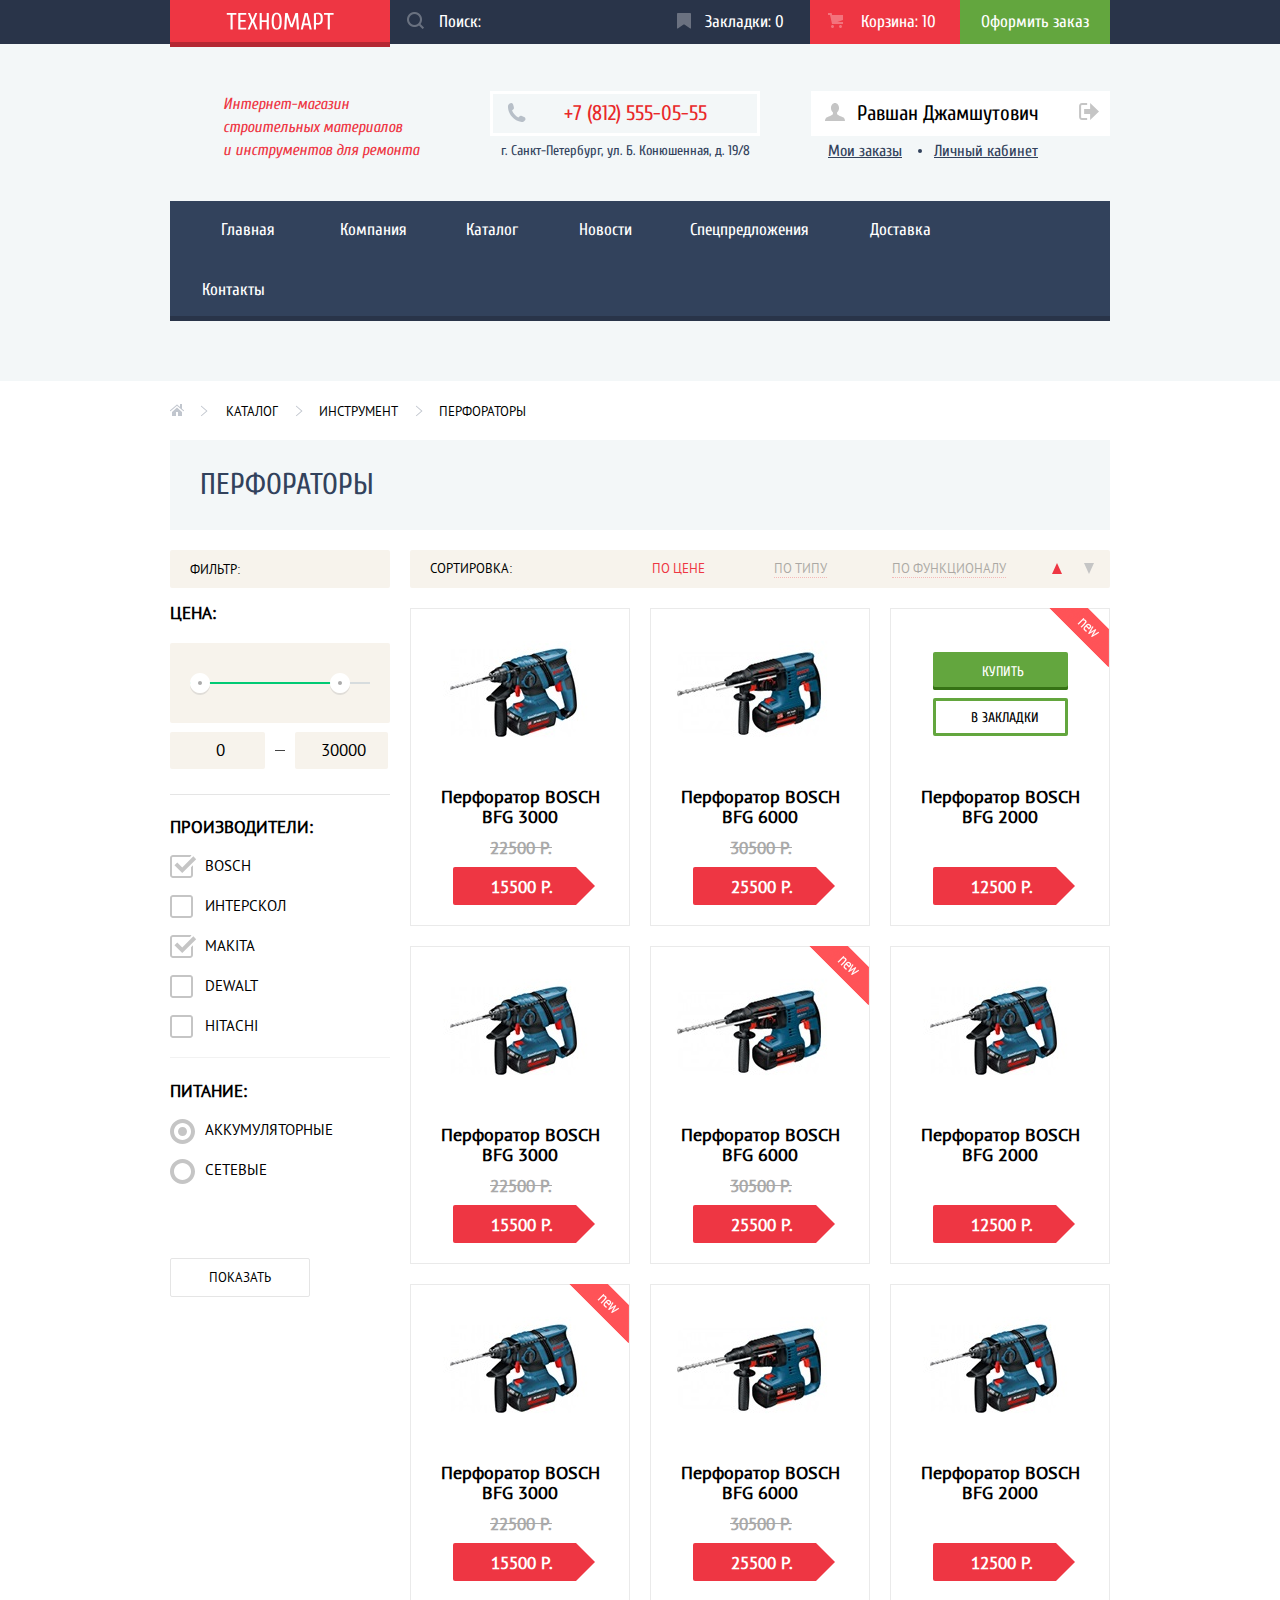
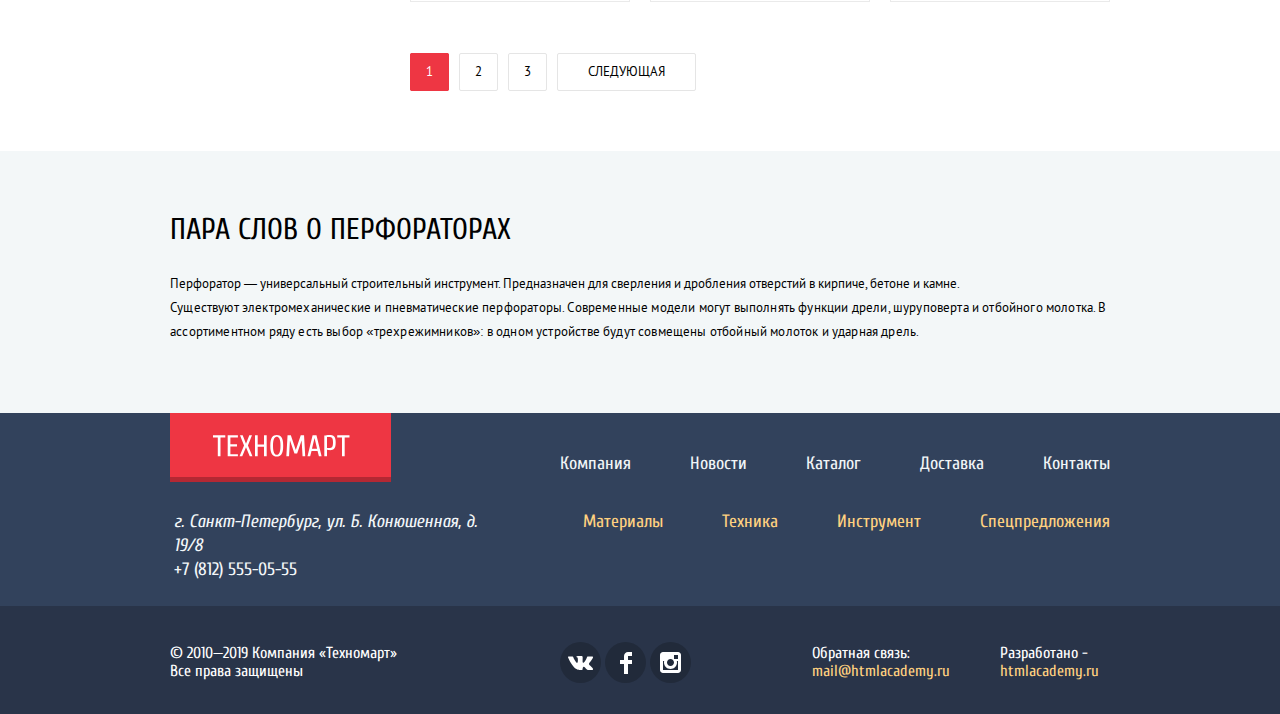
==== commit 83528f2c: "Ошибки валидатор" ====
--- a/catalog.html
+++ b/catalog.html
@@ -51,7 +51,7 @@
         </div>
 
         <div class="header__personal-area personal-area">
-          <span class="personal-area__login" href="#">
+          <span class="personal-area__login">
             <a href="#" class="icon-user"></a>
             <a href="#" class="user-name">Равшан Джамшутович</a>
             <a href="#" class="icon-logout"></a>
@@ -122,7 +122,7 @@
         <a class="sort__icon sort__icon-down" href="#">Вниз</a>
       </div>
 
-      <form class="body__filter filter" action="https://echo.htmlacademy.ru" metod="post">
+      <form class="body__filter filter" method="post" action="https://echo.htmlacademy.ru">
         <div class="filter__range range">
           <span class="filter__title">Фильтр:</span>
           <span class="filter__description">Цена:</span>
@@ -158,7 +158,7 @@
           <label class="radio__label" for="network">Сетевые</label>
         </div>
         <button class="filter__button">
-          </span>Показать</span>
+          <span>Показать</span>
         </button>
       </form>
 
@@ -383,7 +383,7 @@
           </a>
 
           <div class="footer__contact">
-            <adress class="footer__contact-adress">г. Санкт-Петербург, ул. Б. Конюшенная, д. 19/8</adress>
+            <address class="footer__contact-adress">г. Санкт-Петербург, ул. Б. Конюшенная, д. 19/8</address>
             <a class="footer__contact-phone">+7 (812) 555-05-55</a>
           </div>
         </div>
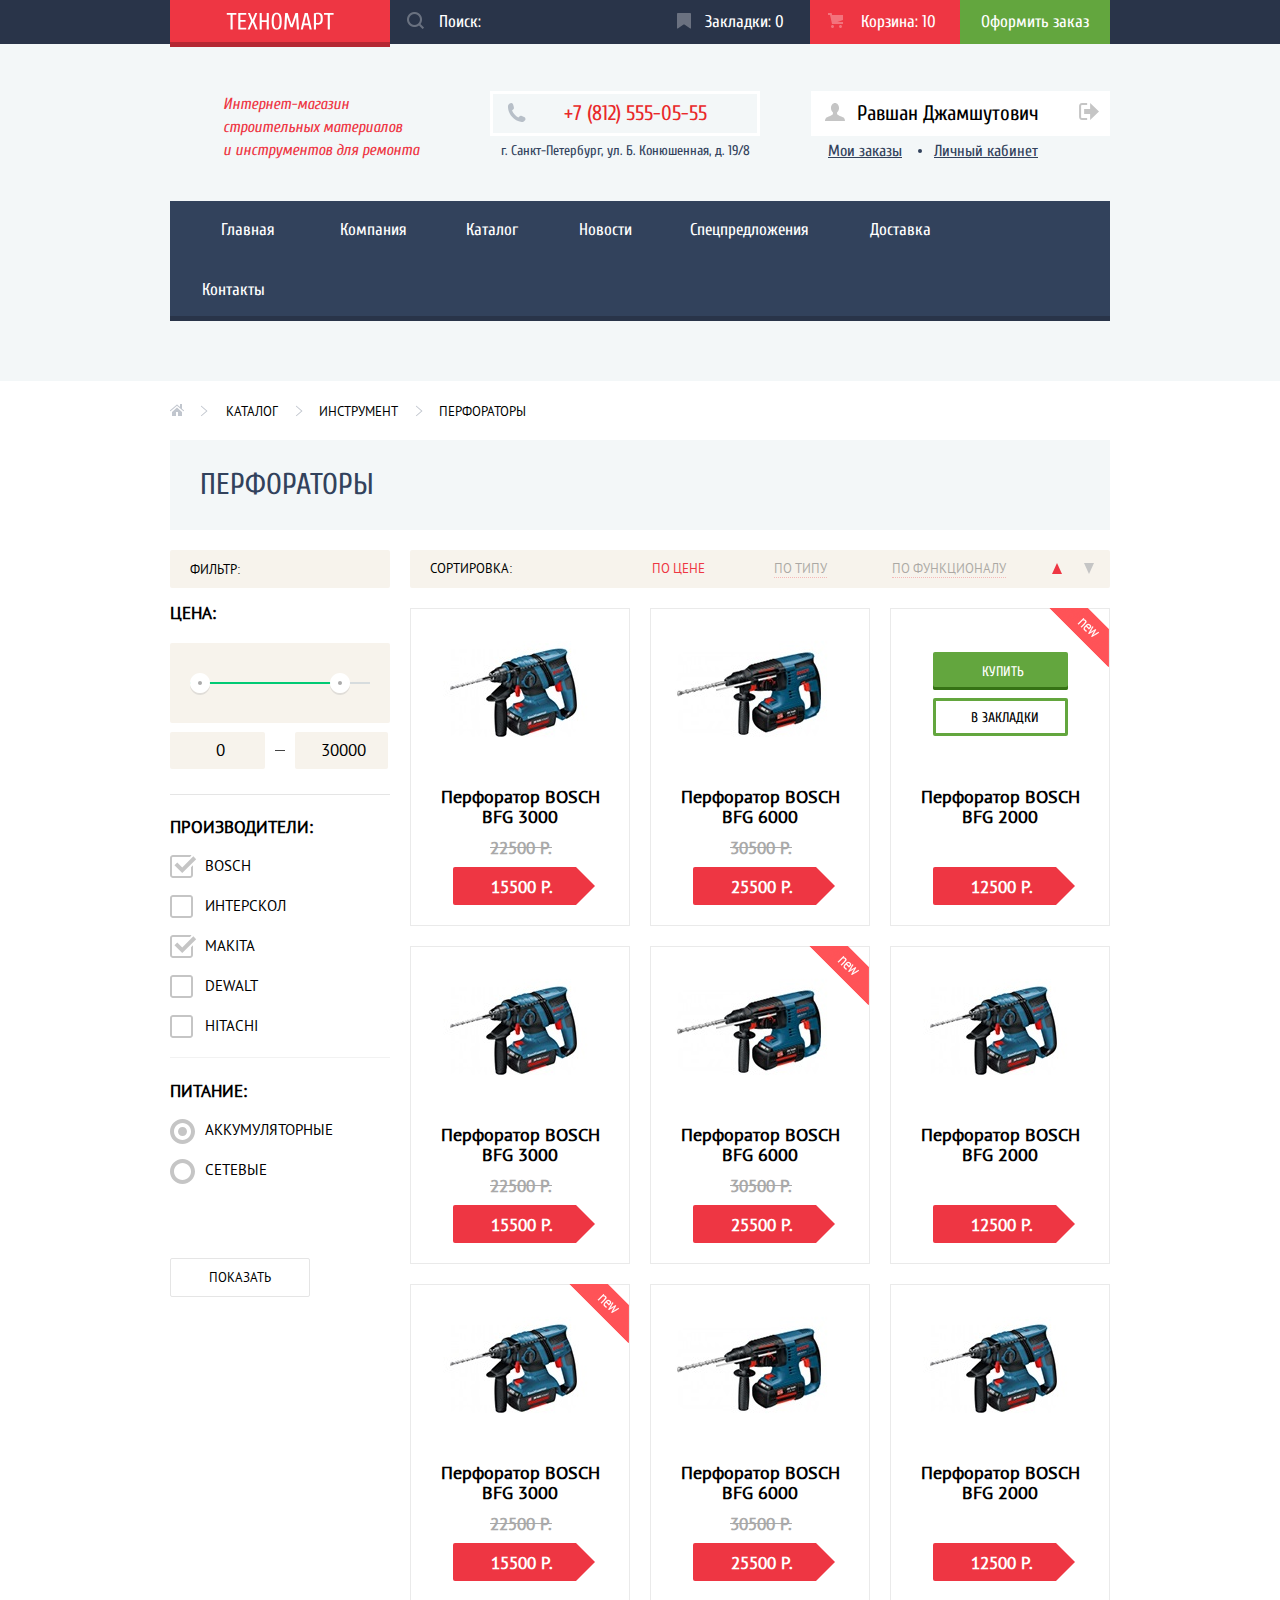
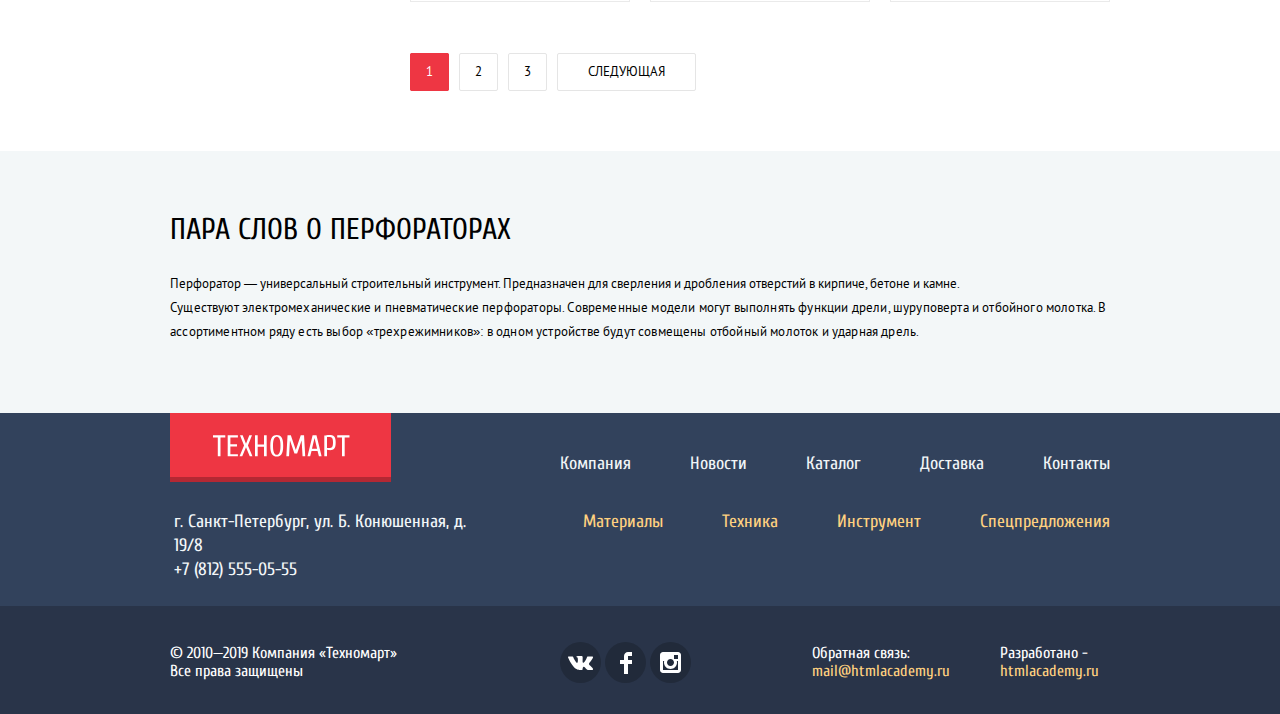
==== commit d6f2d297: "js" ====
--- a/catalog.html
+++ b/catalog.html
@@ -164,174 +164,174 @@
 
       <div class="body__catalog catalog-goods">
         <div class="catalog-goods__items">
-          <section class="catalog-goods__item bosch">
-            <h3 class="bosch__title">Перфоратор <span>Bosch Bfg 3000</span></h3>
-            <div class="bosch__img not-hidden">
+          <section class="catalog-goods__item drill">
+            <h3 class="drill__title">Перфоратор <span>Bosch Bfg 3000</span></h3>
+            <div class="drill__img not-hidden">
               <img src="img/bfg3000.jpg" width="218" height="170" alt="Bocsh BFG 3000">
             </div>
-            <div class="bosch__item hidden">
-              <a class="bosch__buy" href="#">
-                <span>Купить</span>
-              </a>
-              <a class="bosch__bookmark" href="#">
-                <span>В закладки</span>
-              </a>
-            </div>
-            <p class="bosch__price">22500 р.</p>
-            <a class="bosch__discount button" href="#">
+            <div class="drill__item hidden">
+              <a class="drill__buy" href="#">
+                <span>Купить</span>
+              </a>
+              <a class="drill__bookmark" href="#">
+                <span>В закладки</span>
+              </a>
+            </div>
+            <p class="drill__price">22500 р.</p>
+            <a class="drill__discount button" href="#">
               <span>15500 р.</span>
             </a>
           </section>
 
-          <section class="catalog-goods__item bosch">
-            <h3 class="bosch__title">Перфоратор <span>Bosch Bfg 6000</span></h3>
-            <div class="bosch__img not-hidden">
+          <section class="catalog-goods__item drill">
+            <h3 class="drill__title">Перфоратор <span>Bosch Bfg 6000</span></h3>
+            <div class="drill__img not-hidden">
               <img src="img/bfg6000.jpg" width="218" height="170" alt="Bocsh BFG 6000">
             </div>
-            <div class="bosch__item hidden">
-              <a class="bosch__buy" href="#">
-                <span>Купить</span>
-              </a>
-              <a class="bosch__bookmark" href="#">
-                <span>В закладки</span>
-              </a>
-            </div>
-            <p class="bosch__price">30500 р.</p>
-            <a class="bosch__discount button" href="#">
+            <div class="drill__item hidden">
+              <a class="drill__buy" href="#">
+                <span>Купить</span>
+              </a>
+              <a class="drill__bookmark" href="#">
+                <span>В закладки</span>
+              </a>
+            </div>
+            <p class="drill__price">30500 р.</p>
+            <a class="drill__discount button" href="#">
               <span>25500 р.</span>
             </a>
           </section>
 
-          <section class="catalog-goods__item bosch bosch--new bosch--active">
-            <h3 class="bosch__title">Перфоратор <span>Bosch Bfg 2000</span></h3>
-            <div class="bosch__img not-hidden">
+          <section class="catalog-goods__item drill drill--new drill--active">
+            <h3 class="drill__title">Перфоратор <span>Bosch Bfg 2000</span></h3>
+            <div class="drill__img not-hidden">
               <img src="img/bfg2000.jpg" width="218" height="170" alt="Bocsh BFG 2000">
             </div>
-            <div class="bosch__item hidden">
-              <a class="bosch__buy bosch__buy--active" href="#">
-                <span>Купить</span>
-              </a>
-              <a class="bosch__bookmark bosch__bookmark--active" href="#">
-                <span>В закладки</span>
-              </a>
-            </div>
-            <a class="bosch__discount button" href="#">
+            <div class="drill__item hidden">
+              <a class="drill__buy drill__buy--active" href="#">
+                <span>Купить</span>
+              </a>
+              <a class="drill__bookmark drill__bookmark--active" href="#">
+                <span>В закладки</span>
+              </a>
+            </div>
+            <a class="drill__discount button" href="#">
               <span>12500 р.</span>
             </a>
           </section>
         </div>
 
         <div class="catalog-goods__items">
-          <section class="catalog-goods__item bosch">
-            <h3 class="bosch__title">Перфоратор <span>Bosch Bfg 3000</span></h3>
-            <div class="bosch__img not-hidden">
+          <section class="catalog-goods__item drill">
+            <h3 class="drill__title">Перфоратор <span>Bosch Bfg 3000</span></h3>
+            <div class="drill__img not-hidden">
               <img src="img/bfg3000.jpg" width="218" height="170" alt="Bocsh BFG 3000">
             </div>
-            <div class="bosch__item hidden">
-              <a class="bosch__buy" href="#">
-                <span>Купить</span>
-              </a>
-              <a class="bosch__bookmark" href="#">
-                <span>В закладки</span>
-              </a>
-            </div>
-            <p class="bosch__price">22500 р.</p>
-            <a class="bosch__discount button" href="#">
+            <div class="drill__item hidden">
+              <a class="drill__buy" href="#">
+                <span>Купить</span>
+              </a>
+              <a class="drill__bookmark" href="#">
+                <span>В закладки</span>
+              </a>
+            </div>
+            <p class="drill__price">22500 р.</p>
+            <a class="drill__discount button" href="#">
               <span>15500 р.</span>
             </a>
           </section>
 
-          <section class="catalog-goods__item bosch bosch--new">
-            <h3 class="bosch__title">Перфоратор <span>Bosch Bfg 6000</span></h3>
-            <div class="bosch__img not-hidden">
+          <section class="catalog-goods__item drill drill--new">
+            <h3 class="drill__title">Перфоратор <span>Bosch Bfg 6000</span></h3>
+            <div class="drill__img not-hidden">
               <img src="img/bfg6000.jpg" width="218" height="170" alt="Bocsh BFG 6000">
             </div>
-            <div class="bosch__item hidden">
-              <a class="bosch__buy" href="#">
-                <span>Купить</span>
-              </a>
-              <a class="bosch__bookmark" href="#">
-                <span>В закладки</span>
-              </a>
-            </div>
-            <p class="bosch__price">30500 р.</p>
-            <a class="bosch__discount button" href="#">
+            <div class="drill__item hidden">
+              <a class="drill__buy" href="#">
+                <span>Купить</span>
+              </a>
+              <a class="drill__bookmark" href="#">
+                <span>В закладки</span>
+              </a>
+            </div>
+            <p class="drill__price">30500 р.</p>
+            <a class="drill__discount button" href="#">
               <span>25500 р.</span>
             </a>
           </section>
 
-          <section class="catalog-goods__item bosch">
-            <h3 class="bosch__title">Перфоратор <span>Bosch Bfg 2000</span></h3>
-            <div class="bosch__img not-hidden">
+          <section class="catalog-goods__item drill">
+            <h3 class="drill__title">Перфоратор <span>Bosch Bfg 2000</span></h3>
+            <div class="drill__img not-hidden">
               <img src="img/bfg2000.jpg" width="218" height="170" alt="Bocsh BFG 2000">
             </div>
-            <div class="bosch__item hidden">
-              <a class="bosch__buy" href="#">
-                <span>Купить</span>
-              </a>
-              <a class="bosch__bookmark" href="#">
-                <span>В закладки</span>
-              </a>
-            </div>
-            <a class="bosch__discount button" href="#">
+            <div class="drill__item hidden">
+              <a class="drill__buy" href="#">
+                <span>Купить</span>
+              </a>
+              <a class="drill__bookmark" href="#">
+                <span>В закладки</span>
+              </a>
+            </div>
+            <a class="drill__discount button" href="#">
               <span>12500 р.</span>
             </a>
           </section>
         </div>
 
         <div class="catalog-goods__items">
-          <section class="catalog-goods__item bosch bosch--new">
-            <h3 class="bosch__title">Перфоратор <span>Bosch Bfg 3000</span></h3>
-            <div class="bosch__img not-hidden">
+          <section class="catalog-goods__item drill drill--new">
+            <h3 class="drill__title">Перфоратор <span>Bosch Bfg 3000</span></h3>
+            <div class="drill__img not-hidden">
               <img src="img/bfg3000.jpg" width="218" height="170" alt="Bocsh BFG 3000">
             </div>
-            <div class="bosch__item hidden">
-              <a class="bosch__buy" href="#">
-                <span>Купить</span>
-              </a>
-              <a class="bosch__bookmark" href="#">
-                <span>В закладки</span>
-              </a>
-            </div>
-            <p class="bosch__price">22500 р.</p>
-            <a class="bosch__discount button" href="#">
+            <div class="drill__item hidden">
+              <a class="drill__buy" href="#">
+                <span>Купить</span>
+              </a>
+              <a class="drill__bookmark" href="#">
+                <span>В закладки</span>
+              </a>
+            </div>
+            <p class="drill__price">22500 р.</p>
+            <a class="drill__discount button" href="#">
               <span>15500 р.</span>
             </a>
           </section>
 
-          <section class="catalog-goods__item bosch">
-            <h3 class="bosch__title">Перфоратор <span>Bosch Bfg 6000</span></h3>
-            <div class="bosch__img not-hidden">
+          <section class="catalog-goods__item drill">
+            <h3 class="drill__title">Перфоратор <span>Bosch Bfg 6000</span></h3>
+            <div class="drill__img not-hidden">
               <img src="img/bfg6000.jpg" width="218" height="170" alt="Bocsh BFG 6000">
             </div>
-            <div class="bosch__item hidden">
-              <a class="bosch__buy" href="#">
-                <span>Купить</span>
-              </a>
-              <a class="bosch__bookmark" href="#">
-                <span>В закладки</span>
-              </a>
-            </div>
-            <p class="bosch__price">30500 р.</p>
-            <a class="bosch__discount button" href="#">
+            <div class="drill__item hidden">
+              <a class="drill__buy" href="#">
+                <span>Купить</span>
+              </a>
+              <a class="drill__bookmark" href="#">
+                <span>В закладки</span>
+              </a>
+            </div>
+            <p class="drill__price">30500 р.</p>
+            <a class="drill__discount button" href="#">
               <span>25500 р.</span>
             </a>
           </section>
 
-          <section class="catalog-goods__item bosch">
-            <h3 class="bosch__title">Перфоратор <span>Bosch Bfg 2000</span></h3>
-            <div class="bosch__img not-hidden">
+          <section class="catalog-goods__item drill">
+            <h3 class="drill__title">Перфоратор <span>Bosch Bfg 2000</span></h3>
+            <div class="drill__img not-hidden">
               <img src="img/bfg2000.jpg" width="218" height="170" alt="Bocsh BFG 2000">
             </div>
-            <div class="bosch__item hidden">
-              <a class="bosch__buy" href="#">
-                <span>Купить</span>
-              </a>
-              <a class="bosch__bookmark" href="#">
-                <span>В закладки</span>
-              </a>
-            </div>
-            <a class="bosch__discount button" href="#">
+            <div class="drill__item hidden">
+              <a class="drill__buy" href="#">
+                <span>Купить</span>
+              </a>
+              <a class="drill__bookmark" href="#">
+                <span>В закладки</span>
+              </a>
+            </div>
+            <a class="drill__discount button" href="#">
               <span>12500 р.</span>
             </a>
           </section>
--- a/css/style.css
+++ b/css/style.css
@@ -1456,7 +1456,7 @@
   justify-content: space-between;
 }
 
-.bosch {
+.drill {
   display: flex;
   flex-direction: column;
   align-items: center;
@@ -1465,19 +1465,19 @@
   border: 1px solid #eaeaea;
 }
 
-.bosch--new {
-  position: relative;
-}
-
-.bosch--active .not-hidden {
+.drill--new {
+  position: relative;
+}
+
+.drill--active .not-hidden {
   display: none;
 }
 
-.bosch--active .hidden {
+.drill--active .hidden {
   display: block;
 }
 
-.bosch--new::before {
+.drill--new::before {
   content: "";
 
   position: absolute;
@@ -1516,26 +1516,26 @@
   padding-top: 43px;
 }
 
-.bosch__buy,
-.bosch__bookmark {
+.drill__buy,
+.drill__bookmark {
   display: flex;
 
   min-height: 38px;
 }
 
-.bosch__buy span {
+.drill__buy span {
   margin: auto;
   margin-top: 11px;
   margin-left: 49px;
 }
 
-.bosch__bookmark span {
+.drill__bookmark span {
   margin: auto;
   margin-top: 8px;
   margin-left: 35px;
 }
 
-.bosch__title {
+.drill__title {
   margin: 0px;
   margin-bottom: 12px;
 
@@ -1549,12 +1549,12 @@
   text-align: center;
 }
 
-.bosch__title span {
+.drill__title span {
   text-transform: uppercase;
 }
 
-.populars-goods__bosch:last-child .bosch__title,
-.catalog-goods__item:nth-child(3n) .bosch__title {
+.populars-goods__drill:last-child .drill__title,
+.catalog-goods__item:nth-child(3n) .drill__title {
   margin-bottom: 40px;
 }
 
@@ -1578,7 +1578,7 @@
   margin-bottom: 60px;
 }
 
-.bosch__price {
+.drill__price {
   margin: 0px;
   margin-bottom: 10px;
   margin-left: 2px;
@@ -1590,7 +1590,7 @@
   text-transform: uppercase;
 }
 
-.bosch__discount {
+.drill__discount {
   position: relative;
   margin-bottom: 20px;
   margin-left: 3px;
@@ -1603,7 +1603,7 @@
   text-align: center;
 }
 
-.bosch__discount::after {
+.drill__discount::after {
   content: "";
   
   position: absolute;
@@ -1617,27 +1617,27 @@
   border-left-color: #ee3643;
 }
 
-.bosch__discount:hover::after,
-.bosch__discount:focus::after {
+.drill__discount:hover::after,
+.drill__discount:focus::after {
   border-left-color: #ca2c37;
 }
 
-.bosch:hover,
-.bosch:focus {
+.drill:hover,
+.drill:focus {
   box-shadow: 0px 10px 25px rgba(41,52,73,0.5);
 }
 
-.bosch:hover .not-hidden,
-.bosch:focus .not-hidden {
+.drill:hover .not-hidden,
+.drill:focus .not-hidden {
   display: none;
 }
 
-.bosch:hover .hidden,
-.bosch:focus .hidden {
+.drill:hover .hidden,
+.drill:focus .hidden {
   display: block;
 }
 
-.bosch__buy {
+.drill__buy {
   margin-bottom: 8px;
   width: 135px;
   border-radius: 2px;
@@ -1650,17 +1650,17 @@
   box-shadow: inset 0 -3px #367315;
 }
 
-.bosch__buy:hover,
-.bosch__buy:focus {
+.drill__buy:hover,
+.drill__buy:focus {
   background-color: #5fbb2d;
 }
 
-.bosch__buy:active {
+.drill__buy:active {
   background-color: #518534;
   box-shadow: none;
 }
 
-.bosch__bookmark {
+.drill__bookmark {
   margin-bottom: 46px;
   width: 135px;
   border: 3px solid #63a63e;
@@ -1674,12 +1674,12 @@
   background-color: #ffffff;
 }
 
-.bosch__bookmark:hover,
-.bosch__bookmark:focus {
+.drill__bookmark:hover,
+.drill__bookmark:focus {
   border: 3px solid #32425c;
 }
 
-.bosch__bookmark:active {
+.drill__bookmark:active {
   border: 3px solid rgba(50, 66, 92, 0.3);
 
   color: rgba(50, 66, 92, 0.3);
@@ -1969,7 +1969,7 @@
 }
 
 .information {
-  margin-bottom: 85px;
+  margin-bottom: 84px;
 
   display: flex;
   flex-direction: row;
@@ -2154,6 +2154,8 @@
 
 .footer__contact-adress {
   display: block;
+
+  font-style: normal;
 }
 
 .minor-menu__items {
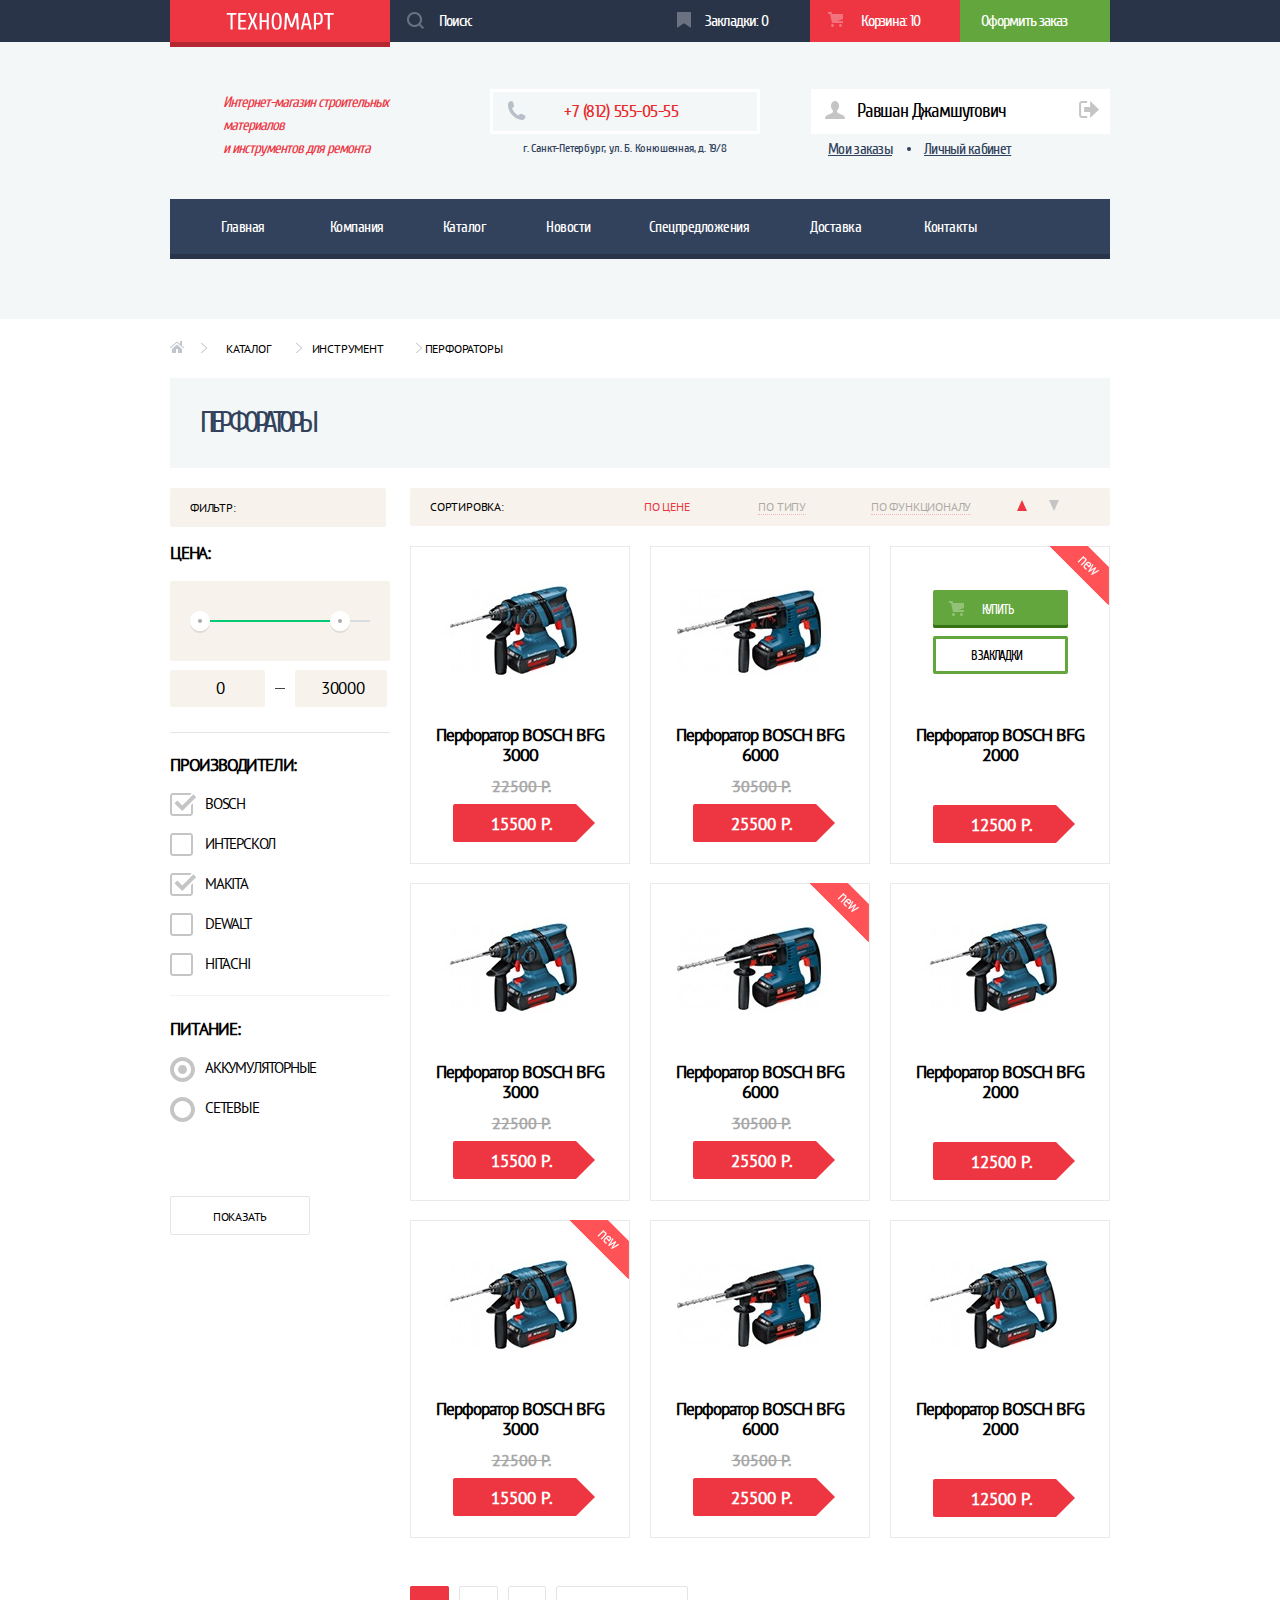
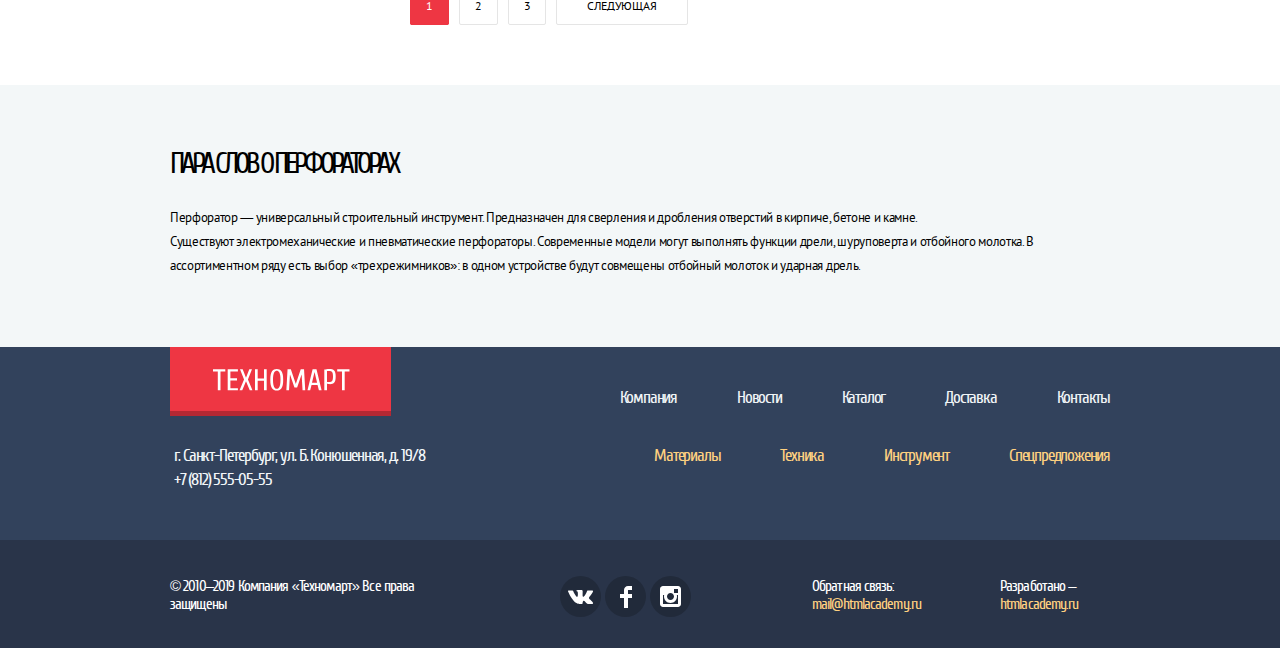
==== commit d4db637d: "Style" ====
--- a/catalog.html
+++ b/catalog.html
@@ -3,7 +3,6 @@
   <head>
     <meta charset="utf-8">
     <title>HTML Academy: Техномарт</title>
-    <link href="https://fonts.googleapis.com/css?family=Cuprum:400,400i,700,700i" rel="stylesheet">
     <link href="css/normalize.css" rel="stylesheet">
     <link href="css/style.css" rel="stylesheet">
   </head>
@@ -115,7 +114,7 @@
 
       <div class="body__sort sort">
         <span class="sort__title">Сортировка:</span>
-        <a class="sort__link sort__link--active" href="#">По цене</a>
+        <a class="sort__link sort__link--active" href="#"><span>По цене</span></a>
         <a class="sort__link" href="#"><span>По типу</span></a>
         <a class="sort__link" href="#"><span>По функционалу</span></a>
         <a class="sort__icon sort__icon-up sort__icon-up--active" href="#">Вверх</a>
@@ -427,7 +426,7 @@
       <div class="footer__bottom">
         <div class="footer__bottom-wrapper container">
           <p class="footer__copyright-top">
-            &#169; 2010—2019 Компания «Техномарт»
+            &#169; 2010&ndash;2019 Компания «Техномарт»
             Все права защищены
           </p>
 
@@ -443,7 +442,7 @@
           </p>
 
           <p class="footer__copyright">
-            Разработано -
+            Разработано &ndash;
             <a class="footer__copyright-link" href="https://htmlacademy.ru/intensive/htmlcss">htmlacademy.ru</a>
           </p>
         </div>
--- a/css/style.css
+++ b/css/style.css
@@ -4,12 +4,56 @@
 
 @font-face {
   font-family: "PT Sans";
-  src: url(../fonts/ptsans.woff);
+  src:
+    url(../fonts/ptsans.woff) format(woff),
+    url(../fonts/ptsans.woff2) format(woff2);
+  font-style: normal;
+  font-weight: normal;
 }
 
 @font-face {
-  font-family: "PT Sans";
-  src: url(../fonts/ptsans.woff2);
+  font-family: "PT Sans-Bold";
+  src:
+    url(../fonts/ptsansbold.woff) format(woff),
+    url(../fonts/ptsansbold.woff2) format(woff2);
+  font-style: normal;
+  font-weight: normal;
+}
+
+@font-face {
+  font-family: "Cuprum";
+  src:
+    url(../fonts/cuprum.woff) format(woff),
+    url(../fonts/cuprum.woff2) format(woff2);
+  font-style: normal;
+  font-weight: normal;
+}
+
+@font-face {
+  font-family: "Cuprum-Bold";
+  src:
+    url(../fonts/cuprumbold.woff) format(woff),
+    url(../fonts/cuprumbold.woff2) format(woff2);
+  font-style: normal;
+  font-weight: normal;
+}
+
+@font-face {
+  font-family: "Cuprum-Bold-Italic";
+  src:
+    url(../fonts/cuprumbolditalic.woff) format(woff),
+    url(../fonts/cuprumbolditalic.woff2) format(woff2);
+  font-style: normal;
+  font-weight: normal;
+}
+
+@font-face {
+  font-family: "Cuprum-Italic";
+  src:
+    url(../fonts/cuprumitalic.woff) format(woff),
+    url(../fonts/cuprumitalic.woff2) format(woff2);
+  font-style: normal;
+  font-weight: normal;
 }
 
 html,
@@ -21,7 +65,7 @@
   min-width: 940px;
 
   font-family: "Cuprum", Arial, sans-serif;
-  font-size: 17px;
+  font-size: 16px;
   line-height: 18px;
   font-weight: 400;
   color: #ffffff;
@@ -118,7 +162,7 @@
 .header__form input[type="search"] {
   position: relative;
 
-  padding: 13px 0px 13px 49px;
+  padding: 12px 0px 12px 49px;
   border: none;
   box-sizing: border-box;
 
@@ -127,6 +171,7 @@
   font: inherit;
   line-height: 18px;
   color: inherit;
+  letter-spacing: -1px;
   
   background-color: transparent;
   background-image: url(../img/icon-search.png);
@@ -208,8 +253,11 @@
 
 .top-menu__link {
   position: relative;
-  padding-top: 13px;
-  padding-bottom: 13px;
+  padding-top: 12px;
+  padding-right: 28px;
+  padding-bottom: 12px;
+
+  letter-spacing: -1px;
 
   display: block;
   width: 150px;
@@ -268,6 +316,7 @@
 
 .top-menu__item:nth-child(2) .top-menu__link {
   padding-left: 51px;
+  padding-right: 22px;
 }
 
 .top-menu__link--active,
@@ -279,6 +328,8 @@
 
 .top-menu__item:last-child .top-menu__link {
   padding-left: 21px;
+  padding-right: 19px;
+
   background-color: #63a63e;
 }
 
@@ -303,16 +354,17 @@
 
 .header__description {
   margin: 0px;
-  margin-right: 70px;
+  margin-right: 61px;
   padding-left: 53px;
   padding-top: 2px;
 
-  width: 250px;
-
-  font-size: 16px;
+  width: 259px;
+
+  font-size: 15px;
   line-height: 23px;
   color: #ee3643;
   font-style: italic;
+  letter-spacing: -1px;
 }
 
 .header__contact {
@@ -321,16 +373,17 @@
 
 .header__contact-phone {
   position: relative;
-  padding: 9px 0px 9px 71px;
+  padding: 9px 47px 9px 71px;
   margin-bottom: 3px;
   
   display: block;
   border: 3px solid #ffffff;
   width: 270px;
 
-  font-size: 21px;
+  font-size: 18px;
   line-height: 21px;
   color: #e9292a;
+  letter-spacing: -0.5px;
 }
 
 .header__contact-phone::before {
@@ -351,11 +404,12 @@
 }
 
 .header__contact-address {
-  font-size: 14px;
+  font-size: 12px;
   line-height: 23px;
   font-style: normal;
   color: #32425c;
   text-align: center;
+  letter-spacing: -0.2px;
 }
 
 .header__reg {
@@ -377,9 +431,10 @@
 
 .header__reg-link,
 .personal-area__login {
-  font-size: 21px;
+  font-size: 19px;
   line-height: 21px;
   color: #000000;
+  letter-spacing: -1px;
 
   background-color: #ffffff;
 }
@@ -388,9 +443,14 @@
   height: 45px;
 }
 
+.personal-area__login {
+  letter-spacing: -1.2px;
+}
+
 .header__reg-item:first-child .header__reg-link {
   position: relative;
   padding-left: 48px;
+  padding-right: 23px;
 
   width: 121px;
 }
@@ -423,6 +483,7 @@
 
 .header__reg-item:last-child .header__reg-link {
   padding-left: 25px;
+  padding-right: 22px;
 
   width: 150px;
 }
@@ -497,9 +558,10 @@
 }
 
 .personal-area__link {
-  font-size: 16px;
+  font-size: 15px;
   color: #32425c;
   text-decoration: underline;
+  letter-spacing: -0.7px;
 }
 
 .personal-area__link:hover,
@@ -508,12 +570,12 @@
 }
 
 .personal-area__item:first-child {
-  margin-left: 17px;
+  padding-left: 17px;
 }
 
 .personal-area__item:last-child {
   position: relative;
-  margin-left: 32px;
+  padding-left: 32px;
 }
 
 .personal-area__item:last-child .personal-area__link::before {
@@ -521,7 +583,7 @@
 
   position: absolute;
   top: 7px;
-  left: -16px;
+  left: 15px;
 
   width: 4px;
   height: 4px;
@@ -569,7 +631,9 @@
   display: block;
 
   font: inherit;
+  font-size: 15px;
   line-height: 17px;
+  letter-spacing: -0.5px;
   color:inherit;
 }
 
@@ -605,7 +669,7 @@
 
 .main-menu__item:nth-child(7) .main-menu__link {
   padding-left: 32px;
-  padding-right: 54px;
+  padding-right: 53px;
 }
 
 .main-menu__link:hover,
@@ -619,8 +683,8 @@
   background-color: #1d2739;
 }
 
-.header {
-  margin-bottom: 59px;
+main {
+  padding-top: 59px;
 }
 
 .body {
@@ -660,22 +724,26 @@
   padding-bottom: 13px;
   display: block;
 
-  font-size: 24px;
+  font-size: 22px;
   line-height: 30px;
   font-weight: bold;
+  letter-spacing: -1.6px;
 }
 
 .categories-item__link {
   padding-top: 10px;
+  padding-right: 20px;
   padding-bottom: 10px;
+  padding-left: 20px;
 
   display: block;
   border-radius: 2px;
 
   color:inherit;
-  font-size: 14px;
+  font-size: 12px;
   text-align: center;
   text-transform: uppercase;
+  letter-spacing: -1.1px;
 
   background-color: rgba(0,0,0,0.1);
 }
@@ -807,16 +875,18 @@
   padding-top: 18px;
   margin-bottom: 2px;
 
-  font-size: 36px;
+  font-size: 33px;
   font-weight: bold;
   line-height: 36px;
   text-transform: uppercase;
+  letter-spacing: -4px;
 }
 
 .categories-slider__text {
-  font-size: 18px;
+  font-size: 16px;
   line-height: 24px;
   font-weight: 400;
+  letter-spacing: -0.7px;
 }
 
 .categories-slider__title,
@@ -835,6 +905,8 @@
 
   width: 22px;
   height: 40px;
+
+  cursor: pointer;
 }
 
 .categories-slider-prev {
@@ -875,6 +947,7 @@
   margin: auto;
   margin-top: 11px;
 
+  font-size: 17px;
   color: white;
 }
 
@@ -884,6 +957,13 @@
   bottom: 22px;
 
   width: 195px;
+}
+
+.categories-slider__button span,
+.populars__button span,
+.brands__button span {
+  font-size: 12px;
+  letter-spacing: -1px;
 }
 
 .categories-slider__pagination {
@@ -928,7 +1008,7 @@
 
 .breadcrumbs {
   position: absolute;
-  top: -38px;
+  top: 20px;
 }
 
 .breadcrumbs__items {
@@ -949,10 +1029,11 @@
 .radio__label,
 .filter__button,
 .pagination-items__link {
-  font-size: 13px;
+  font-size: 12px;
   color: #000000;
-  font-family: "PT Sans";
+  font-family: "PT Sans", Arial, sans-serif;
   text-transform: uppercase;
+  letter-spacing: -0.2px;
 }
 
 .breadcrumbs__item:first-child .breadcrumbs__link {
@@ -1037,9 +1118,9 @@
 }
 
 .filter__title {
-  padding-top: 11px;
+  padding-top: 12px;
   padding-right: 150px;
-  padding-bottom: 10px;
+  padding-bottom: 12px;
   padding-left: 20px;
 
   min-height: 38px;
@@ -1048,12 +1129,13 @@
 .filter__description {
   display: block;
 
-  padding-top: 19px;
-  padding-bottom: 15px;
+  padding-top: 21px;
+  padding-bottom: 13px;
 
   font-size: 17px;
   line-height: 30px;
   font-weight: 700;
+  letter-spacing: -1.2px;
 }
 
 .filter__slider {
@@ -1185,6 +1267,14 @@
   font-weight: 700;
 }
 
+.checkbox__title {
+  letter-spacing: -1.2px;
+}
+
+.radio__title {
+  letter-spacing: -0.8px;
+}
+
 [type="checkbox"],
 [type="radio"] {
   display: none;
@@ -1199,6 +1289,7 @@
 
   font-size: 15px;
   line-height: 20px;
+  letter-spacing: -1.2px;
 }
 
 input[type="checkbox"] + label,
@@ -1258,7 +1349,7 @@
 }
 
 .filter__button {
-  padding-top: 12px;
+  padding-top: 13px;
   padding-bottom: 10px;
 
   border: 1px solid #e5e5e5;
@@ -1275,38 +1366,34 @@
 
 .body__sort {
   position: absolute;
-  top: 110px;
+  top: 169px;
   left: 240px;
 
   display: flex;
   flex-direction: row;
-  align-items: center;
   min-height: 38px;
   min-width: 700px;
 }
 
 .sort__title {
+  padding-top: 10px;
   padding-right: 140px;
   padding-left: 20px;
 }
 
 .sort__link:first-of-type {
+  padding-top: 10px;
   margin-right: 69px;
 }
 
 .sort__link:nth-of-type(2) {
+  padding-top: 10px;
   margin-right: 65px;
 }
 
 .sort__link:nth-of-type(3) {
+  padding-top: 10px;
   margin-right: 46px;
-}
-
-.sort__link--active {
-  border: none;
-
-  color: #ee3643;
-  opacity: 1;
 }
 
 .sort__link span {
@@ -1319,10 +1406,17 @@
   opacity: 0.3;
 }
 
+.sort__link--active span {
+  border: none;
+
+  color: #ee3643;
+  opacity: 1;
+}
+
 .sort__link:hover span,
 .sort__link:focus span,
-.sort__link--active:hover,
-.sort__link--active:focus {
+.sort__link--active:hover span,
+.sort__link--active:focus span {
   border-bottom-width: 1px;
   border-bottom-style: solid;
   border-bottom-color: #ee3643;
@@ -1330,8 +1424,8 @@
   opacity: 1;
 }
 
-.sort__link--active:hover,
-.sort__link--active:focus {
+.sort__link--active:hover span,
+.sort__link--active:focus span {
   color: #000000;
 }
 
@@ -1364,12 +1458,12 @@
 }
 
 .sort__icon-up {
-  margin-top: 7px;
+  padding-top: 12px;
   margin-right: 22px;
 }
 
 .sort__icon-down {
-  margin-top: 7px;
+  padding-top: 12px;
   margin-right: 15px;
 }
 
@@ -1414,11 +1508,16 @@
 .brands__title,
 .body__title,
 .service__title {
-  font-size: 30px;
+  font-size: 29px;
   font-weight: normal;
   line-height: 30px;
   color: #32425c;
   text-transform: uppercase;
+  letter-spacing: -4.5px;
+}
+
+.service__title {
+  letter-spacing: -4px;
 }
 
 .body__title {
@@ -1438,7 +1537,7 @@
 
 .populars__title,
 .brands__title {
-  margin-top: auto;
+  margin-top: 27px;
   margin-right: auto;
   margin-bottom: auto;
   margin-left: 30px;
@@ -1541,16 +1640,19 @@
 
   width: 180px;
 
-  font-size: 18px;
+  font-size: 17px;
   line-height: 20px;
   color: #000000;
   font-family: "PT Sans", Arial, sans-serif;
   font-weight: 700;
   text-align: center;
+  letter-spacing: -1px;
 }
 
 .drill__title span {
+  font-size: 18px;
   text-transform: uppercase;
+  letter-spacing: -1px;
 }
 
 .populars-goods__drill:last-child .drill__title,
@@ -1571,16 +1673,16 @@
   flex-direction: row;
   justify-content: space-between;
 
-  margin-bottom: 20px;
+  margin-bottom: 19px;
 }
 
 .catalog-goods__items:last-of-type {
-  margin-bottom: 60px;
+  margin-bottom: 58px;
 }
 
 .drill__price {
   margin: 0px;
-  margin-bottom: 10px;
+  margin-bottom: 9px;
   margin-left: 2px;
 
   font-family: "PT Sans", Arial, sans-serif;
@@ -1638,16 +1740,39 @@
 }
 
 .drill__buy {
+  position: relative;
+
   margin-bottom: 8px;
   width: 135px;
   border-radius: 2px;
 
-  font-size: 14px;
+  font-size: 13px;
   color: inherit;
   text-transform: uppercase;
+  letter-spacing: -1.2px;
 
   background-color: #63a63e;
   box-shadow: inset 0 -3px #367315;
+}
+
+.drill__buy::before {
+  content: "";
+  
+  position: absolute;
+  top: 11px;
+  left: 16px;
+
+  width: 15px;
+  height: 15px;
+
+  background-image: url(../img/icon-cart.svg);
+  opacity: 0.3;
+}
+
+.drill__buy:hover::before,
+.drill__buy:focus::before,
+.drill__buy:active::before {
+  opacity: 1;
 }
 
 .drill__buy:hover,
@@ -1666,10 +1791,11 @@
   border: 3px solid #63a63e;
   border-radius: 2px;
 
-  font-size: 14px;
+  font-size: 13px;
   color: #000000;
   text-align: center;
   text-transform: uppercase;
+  letter-spacing: -1.2px;
 
   background-color: #ffffff;
 }
@@ -1723,35 +1849,35 @@
 }
 
 .brands-items__link--bosch {
-  padding: 52px 0px 50px 46px;
+  padding: 52px 44px 50px 46px;
 }
 
 .brands-items__link--makita {
-  padding: 49px 0px 50px 47px;
+  padding: 49px 47px 50px 47px;
 }
 
 .brands-items__link--dewolt {
-  padding: 47px 0px 48px 36px;
+  padding: 47px 36px 48px 36px;
 }
 
 .brands-items__link--interscol {
-  padding: 20px 0px 31px 9px;
+  padding: 20px 9px 31px 9px;
 }
 
 .brands-items__link--hitachi {
-  padding: 57px 0px 51px 28px;
+  padding: 57px 25px 51px 28px;
 }
 
 .brands-items__link--lg {
-  padding: 34px 0px 32px 48px;
+  padding: 34px 49px 32px 48px;
 }
 
 .brands-items__link--aeg {
-  padding: 22px 0px 21px 35px;
+  padding: 22px 30px 21px 35px;
 }
 
 .brands-items__link--metado {
-  padding: 34px 0px 36px 10px;
+  padding: 34px 10px 36px 10px;
 }
 
 .brands {
@@ -1781,13 +1907,20 @@
 .advantages__title,
 .contacts__title {
   margin: 0px;
+  padding-right: 290px;
   padding-bottom: 26px;
 
-  font-size: 30px;
+  font-size: 29px;
   font-weight: normal;
   line-height: 30px;
   color: #000000;
   text-transform: uppercase;
+  letter-spacing: -6px;
+}
+
+.advantages__title,
+.contacts__title {
+  letter-spacing: -4.2px;
 }
 
 .services__text,
@@ -1800,7 +1933,6 @@
   font-size: 13px;
   line-height: 24px;
   color: #000000;
-  letter-spacing: 0.1px;
 }
 
 .services__items {
@@ -1828,16 +1960,17 @@
 }
 
 .services__item {
-  padding: 13px 140px 18px 22px;
+  padding: 13px 115px 18px 22px;
 
   box-shadow:
     inset 0px -1px 0px #293449,
     inset 0px 1px 0px #405069;
   height: 62px;
 
-  font-size: 21px;
+  font-size: 20px;
   line-height: 30px;
   font-weight: bold;
+  letter-spacing: -1.4px;
 
   background-color: #32425c;
 
@@ -1878,13 +2011,15 @@
 
 .services-slider__title {
   margin: 0px;
+  padding-right: 465px;
   padding-bottom: 25px;
 
-  font-size: 36px;
+  font-size: 35px;
   font-weight: bold;
   line-height: 36px;
   color: #32425c;
   text-transform: uppercase;
+  letter-spacing: -6px;
 }
 
 .services-slider__delivery {
@@ -1978,7 +2113,7 @@
 
 .advantages__title,
 .contacts__title {
-  margin-bottom: 26px;
+  margin-bottom: 28px;
   padding: 0px;
 
   font-weight: normal;
@@ -1987,13 +2122,15 @@
 .advantages p:first-of-type {
   margin-bottom: 25px;
 
-  width: 518px;
+  width: 526px;
+  letter-spacing: -0.2px;
 }
 
 .advantages p:nth-of-type(2) {
   margin-bottom: 20px;
 
-  width: 391px;
+  width: 400px;
+  letter-spacing: -0.4px;
 }
 
 .delivery {
@@ -2007,9 +2144,10 @@
   margin-bottom: 21px;
   margin-left: 36px;
 
-  font-size: 18px;
+  font-size: 16px;
   line-height: 19px;
   color: #000000;
+  letter-spacing: -0.5px;
 
   list-style: none;
 }
@@ -2042,14 +2180,25 @@
   width: 220px;
 }
 
+.advantages__button span {
+  font-size: 12px;
+  letter-spacing: -1px;
+}
+
 .contacts__text {
   margin-bottom: 33px;
 
-  width: 180px;
+  width: 188px;
+  letter-spacing: -0.2px;
 }
 
 .contacts__link img {
   margin-bottom: 35px;
+}
+
+.contacts__button span {
+  font-size: 12px;
+  letter-spacing: -0.7px;
 }
 
 .pagination-items {
@@ -2062,9 +2211,9 @@
 }
 
 .pagination-items__link span {
-  padding-top: 9px;
+  padding-top: 11px;
   padding-right: 15px;
-  padding-bottom: 10px;
+  padding-bottom: 11px;
   padding-left: 15px;
   border: 1px solid #e5e5e5;
   border-radius: 2px;
@@ -2109,15 +2258,11 @@
   font-size: 13px;
   line-height: 24px;
   color:#000000;
-}
-.services__description:first-of-type {
-  letter-spacing: 0.05px;
+  letter-spacing: -0.33px;
 }
 
 .service__description:last-of-type {
   padding-bottom: 69px;
-
-  letter-spacing: 0.17px;
 }
 
 .footer__top {
@@ -2147,9 +2292,14 @@
   margin: 0px;
 
   width: 323px;
-  font-size: 18px;
+  font-size: 17px;
   line-height: 24px;
   color: #F3F7F9;
+  letter-spacing: -1.1px;
+}
+
+.footer__contact-phone {
+  letter-spacing: -1.2px;
 }
 
 .footer__contact-adress {
@@ -2176,15 +2326,16 @@
 }
 
 .minor-menu--top .minor-menu__item:not(first-child) {
-  margin-left: 59px;
+  margin-left: 60px;
 }
 
 .minor-menu--bottom .minor-menu__item:not(first-child) {
-  margin-left: 59px;
+  margin-left: 60px;
 }
 
 .minor-menu__link {
-  font-size: 18px;
+  font-size: 17px;
+  letter-spacing: -1.2px;
 }
 
 .minor-menu--top .minor-menu__link {
@@ -2233,7 +2384,8 @@
   margin-top: 38px;
   margin-bottom: 34px;
 
-  font-size: 16px;
+  font-size: 15px;
+  letter-spacing: -0.9px;
 }
 
 .footer__copyright-top {
